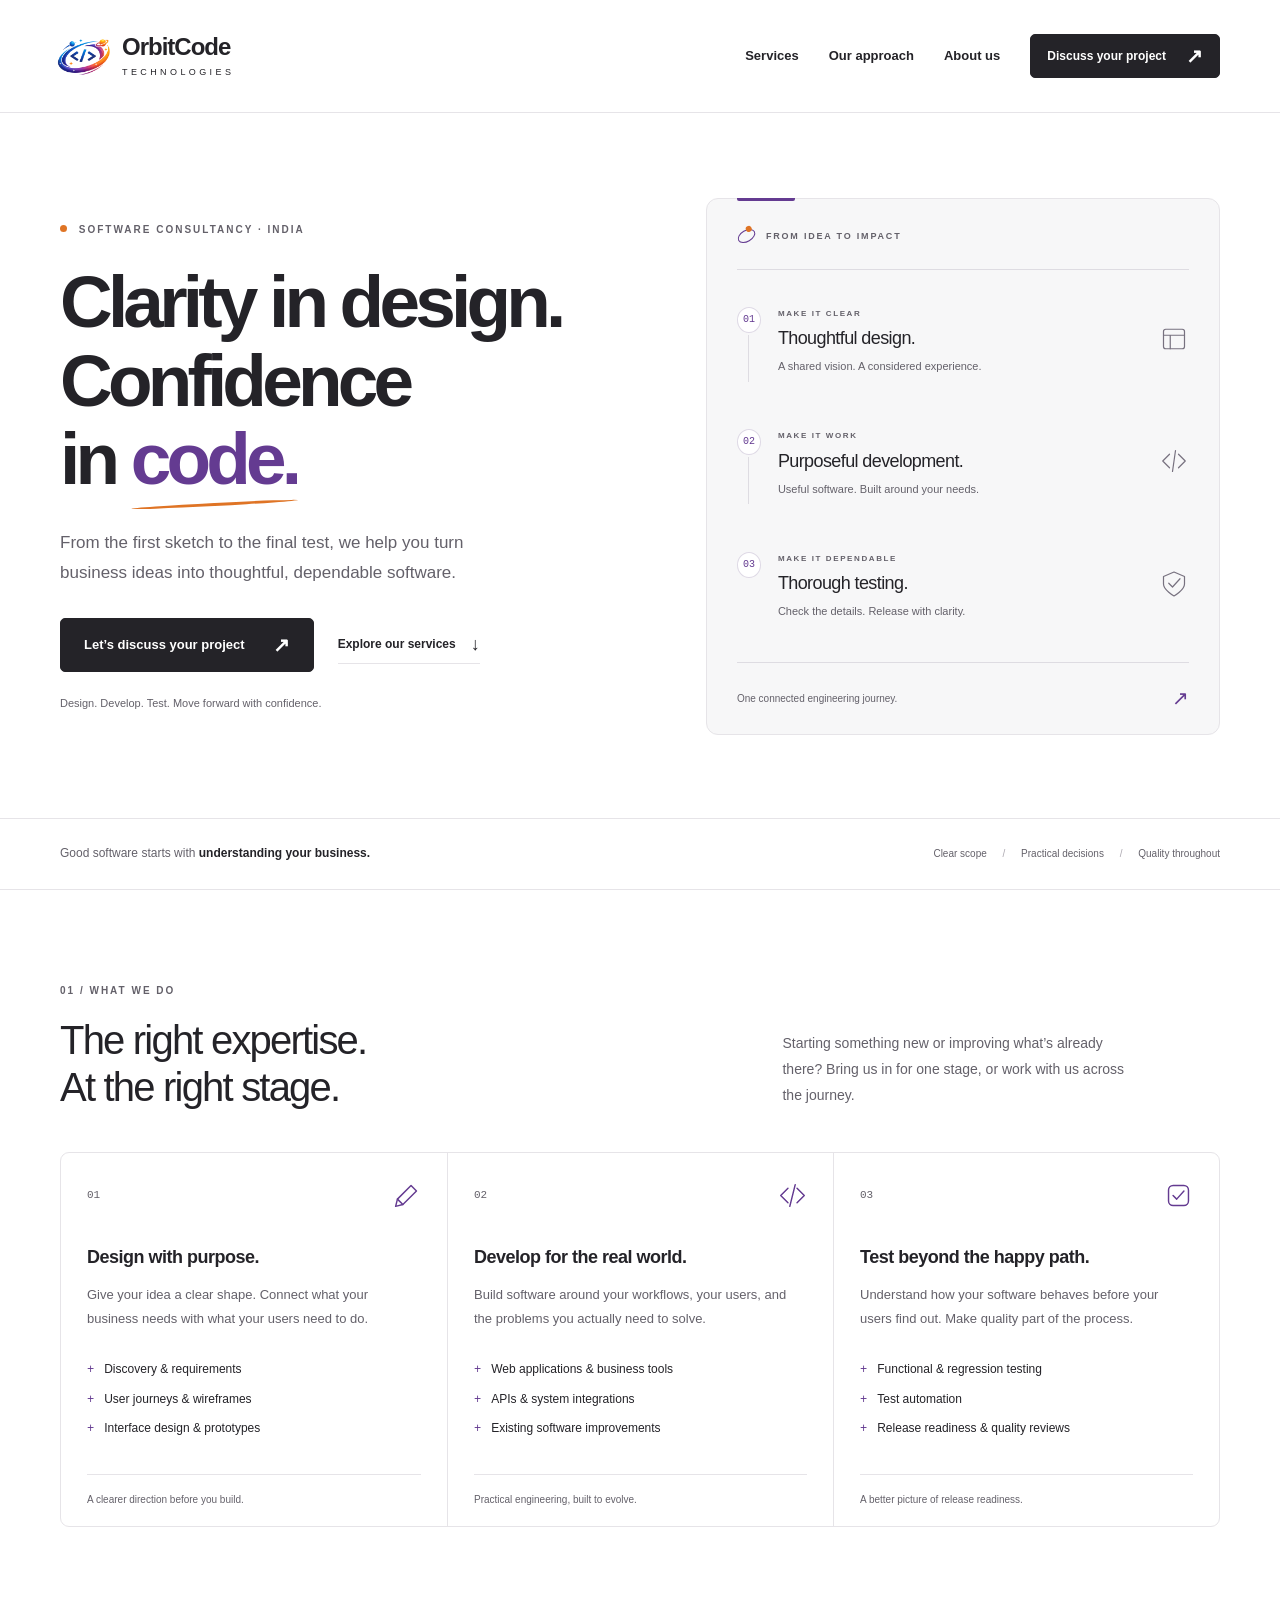
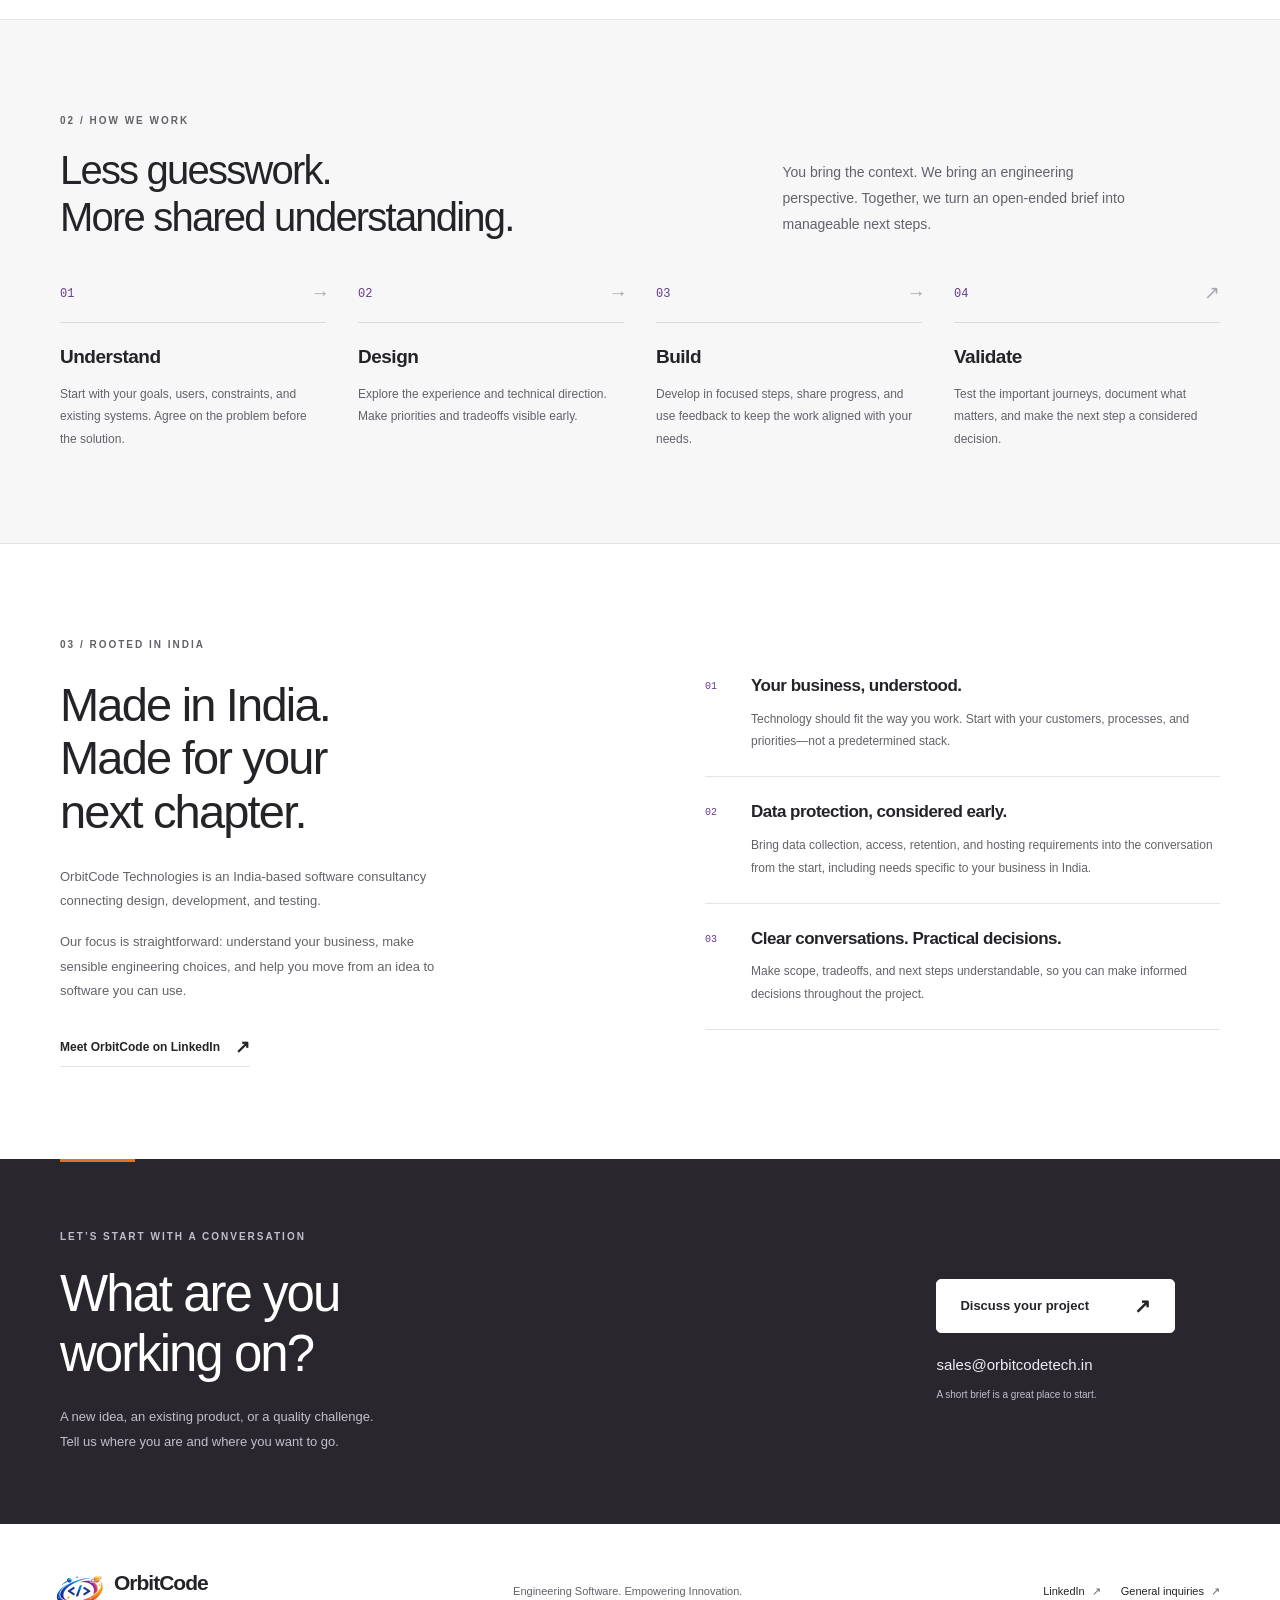
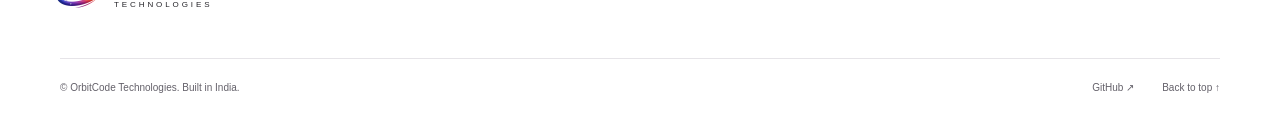
==== public/pr-2/index.html @ 00849bbb "Refresh website previews" ====
<!doctype html>
<html lang="en-IN">
<head><meta name="robots" content="noindex, nofollow">
  <meta charset="utf-8">
  <meta name="viewport" content="width=device-width, initial-scale=1">
  <title>OrbitCode Technologies | Software Design, Development & Testing</title>
  <meta name="description" content="India-based software consultancy for design, development and testing. Turn your next idea into thoughtful, dependable software with OrbitCode Technologies.">
  <meta name="theme-color" content="#ffffff">
  <link rel="canonical" href="https://orbitcodetech.in/">
  <meta property="og:type" content="website">
  <meta property="og:locale" content="en_IN">
  <meta property="og:title" content="OrbitCode Technologies — From idea to dependable software">
  <meta property="og:description" content="Software consultancy across design, development and testing. Built in India, for businesses everywhere.">
  <meta property="og:url" content="https://orbitcodetech.in/">
  <meta property="og:image" content="https://orbitcodetech.in/assets/logo.png">
  <meta property="og:image:alt" content="OrbitCode Technologies logo">
  <link rel="icon" type="image/png" href="./assets/logo.png">
  <link rel="stylesheet" href="./assets/styles.css">
</head>
<body>
  <a class="skip-link" href="#main">Skip to content</a>
  <header class="site-header">
    <div class="wrap header-inner">
      <a class="brand" href="./" aria-label="OrbitCode Technologies home">
        <img src="./assets/logo.png" width="72" height="72" alt="">
        <span>OrbitCode<span class="brand-subtitle">TECHNOLOGIES</span></span>
      </a>
      <nav aria-label="Main navigation">
        <a href="#services">Services</a>
        <a href="#approach">Our approach</a>
        <a href="#about">About us</a>
        <a class="button button-small" href="#contact">Discuss your project <span aria-hidden="true">↗</span></a>
      </nav>
    </div>
  </header>

  <main id="main">
    <section class="hero wrap" aria-labelledby="hero-title">
      <div class="hero-copy">
        <p class="eyebrow"><span class="status-dot" aria-hidden="true"></span> SOFTWARE CONSULTANCY · INDIA</p>
        <h1 id="hero-title">Clarity in design.<br>Confidence<br>in <span class="accent-word">code.</span></h1>
        <p class="hero-description">From the first sketch to the final test, we help you turn business ideas into thoughtful, dependable software.</p>
        <div class="hero-actions">
          <a class="button" href="mailto:sales@orbitcodetech.in">Let’s discuss your project <span aria-hidden="true">↗</span></a>
          <a class="text-link" href="#services">Explore our services <span aria-hidden="true">↓</span></a>
        </div>
        <p class="hero-note">Design. Develop. Test. Move forward with confidence.</p>
      </div>
      <div class="hero-visual" aria-label="Our work connects design, development and testing">
        <div class="visual-heading"><span class="mini-orbit" aria-hidden="true"></span> FROM IDEA TO IMPACT</div>
        <div class="journey">
          <div class="journey-step">
            <span class="journey-number">01</span>
            <div><p class="journey-label">MAKE IT CLEAR</p><h2>Thoughtful design.</h2><p>A shared vision. A considered experience.</p></div>
            <svg viewBox="0 0 40 40" aria-hidden="true"><rect x="6" y="7" width="28" height="26" rx="3"/><path d="M6 15h28M15 15v18"/></svg>
          </div>
          <div class="journey-step">
            <span class="journey-number">02</span>
            <div><p class="journey-label">MAKE IT WORK</p><h2>Purposeful development.</h2><p>Useful software. Built around your needs.</p></div>
            <svg viewBox="0 0 40 40" aria-hidden="true"><path d="m14 11-9 9 9 9m12-18 9 9-9 9m-4-23-4 28"/></svg>
          </div>
          <div class="journey-step">
            <span class="journey-number">03</span>
            <div><p class="journey-label">MAKE IT DEPENDABLE</p><h2>Thorough testing.</h2><p>Check the details. Release with clarity.</p></div>
            <svg viewBox="0 0 40 40" aria-hidden="true"><path d="m20 4 14 6v10c0 8-14 16-14 16S6 28 6 20V10Z"/><path d="m13 19 5 5 10-11"/></svg>
          </div>
        </div>
        <div class="visual-footer"><span>One connected engineering journey.</span><span aria-hidden="true">↗</span></div>
      </div>
    </section>

    <div class="principles-strip">
      <div class="wrap principles-inner"><p>Good software starts with <strong>understanding your business.</strong></p><span>Clear scope <i aria-hidden="true">/</i> Practical decisions <i aria-hidden="true">/</i> Quality throughout</span></div>
    </div>

    <section class="section wrap" id="services" aria-labelledby="services-title">
      <div class="section-heading">
        <div><p class="eyebrow">01 / WHAT WE DO</p><h2 id="services-title">The right expertise.<br>At the right stage.</h2></div>
        <p>Starting something new or improving what’s already there? Bring us in for one stage, or work with us across the journey.</p>
      </div>
      <div class="services-grid">
        <article class="service-card">
          <div class="service-top"><span class="service-index">01</span><svg viewBox="0 0 32 32" aria-hidden="true"><path d="m21 5 6 6M6 20 21 5l6 6-15 15-8 2Z"/><path d="m6 20 6 6"/></svg></div>
          <h3>Design with purpose.</h3><p>Give your idea a clear shape. Connect what your business needs with what your users need to do.</p>
          <ul><li>Discovery & requirements</li><li>User journeys & wireframes</li><li>Interface design & prototypes</li></ul>
          <p class="service-outcome">A clearer direction before you build.</p>
        </article>
        <article class="service-card">
          <div class="service-top"><span class="service-index">02</span><svg viewBox="0 0 32 32" aria-hidden="true"><path d="m11 8-8 8 8 8m10-16 8 8-8 8M19 4l-6 24"/></svg></div>
          <h3>Develop for the real world.</h3><p>Build software around your workflows, your users, and the problems you actually need to solve.</p>
          <ul><li>Web applications & business tools</li><li>APIs & system integrations</li><li>Existing software improvements</li></ul>
          <p class="service-outcome">Practical engineering, built to evolve.</p>
        </article>
        <article class="service-card">
          <div class="service-top"><span class="service-index">03</span><svg viewBox="0 0 32 32" aria-hidden="true"><rect x="5" y="5" width="22" height="22" rx="5"/><path d="m10 16 4 4 8-9"/></svg></div>
          <h3>Test beyond the happy path.</h3><p>Understand how your software behaves before your users find out. Make quality part of the process.</p>
          <ul><li>Functional & regression testing</li><li>Test automation</li><li>Release readiness & quality reviews</li></ul>
          <p class="service-outcome">A better picture of release readiness.</p>
        </article>
      </div>
    </section>

    <section class="approach-section" id="approach" aria-labelledby="approach-title">
      <div class="wrap section">
        <div class="section-heading"><div><p class="eyebrow">02 / HOW WE WORK</p><h2 id="approach-title">Less guesswork.<br>More shared understanding.</h2></div><p>You bring the context. We bring an engineering perspective. Together, we turn an open-ended brief into manageable next steps.</p></div>
        <ol class="process-grid">
          <li><span class="process-number">01 <span aria-hidden="true">→</span></span><h3>Understand</h3><p>Start with your goals, users, constraints, and existing systems. Agree on the problem before the solution.</p></li>
          <li><span class="process-number">02 <span aria-hidden="true">→</span></span><h3>Design</h3><p>Explore the experience and technical direction. Make priorities and tradeoffs visible early.</p></li>
          <li><span class="process-number">03 <span aria-hidden="true">→</span></span><h3>Build</h3><p>Develop in focused steps, share progress, and use feedback to keep the work aligned with your needs.</p></li>
          <li><span class="process-number">04 <span aria-hidden="true">↗</span></span><h3>Validate</h3><p>Test the important journeys, document what matters, and make the next step a considered decision.</p></li>
        </ol>
      </div>
    </section>

    <section class="section wrap about-grid" id="about" aria-labelledby="about-title">
      <div class="about-copy"><p class="eyebrow">03 / ROOTED IN INDIA</p><h2 id="about-title">Made in India.<br>Made for your<br>next chapter.</h2><p>OrbitCode Technologies is an India-based software consultancy connecting design, development, and testing.</p><p>Our focus is straightforward: understand your business, make sensible engineering choices, and help you move from an idea to software you can use.</p><a class="text-link" href="https://www.linkedin.com/company/orbitcodetech">Meet OrbitCode on LinkedIn <span aria-hidden="true">↗</span></a></div>
      <div class="values-list">
        <article><span class="value-mark" aria-hidden="true">01</span><div><h3>Your business, understood.</h3><p>Technology should fit the way you work. Start with your customers, processes, and priorities—not a predetermined stack.</p></div></article>
        <article><span class="value-mark" aria-hidden="true">02</span><div><h3>Data protection, considered early.</h3><p>Bring data collection, access, retention, and hosting requirements into the conversation from the start, including needs specific to your business in India.</p></div></article>
        <article><span class="value-mark" aria-hidden="true">03</span><div><h3>Clear conversations. Practical decisions.</h3><p>Make scope, tradeoffs, and next steps understandable, so you can make informed decisions throughout the project.</p></div></article>
      </div>
    </section>

    <section class="contact-section" id="contact" aria-labelledby="contact-title">
      <div class="wrap contact-inner"><div><p class="eyebrow">LET’S START WITH A CONVERSATION</p><h2 id="contact-title">What are you<br>working on?</h2><p>A new idea, an existing product, or a quality challenge.<br>Tell us where you are and where you want to go.</p></div><div class="contact-action"><a class="button button-light" href="mailto:sales@orbitcodetech.in">Discuss your project <span aria-hidden="true">↗</span></a><a class="contact-email" href="mailto:sales@orbitcodetech.in">sales@orbitcodetech.in</a><p>A short brief is a great place to start.</p></div></div>
    </section>
  </main>

  <footer class="site-footer wrap">
    <div class="footer-top"><a class="brand" href="./" aria-label="OrbitCode Technologies home"><img src="./assets/logo.png" width="64" height="64" alt="" loading="lazy"><span>OrbitCode<span class="brand-subtitle">TECHNOLOGIES</span></span></a><p>Engineering Software. Empowering Innovation.</p><div class="footer-links"><a href="https://www.linkedin.com/company/orbitcodetech">LinkedIn <span aria-hidden="true">↗</span></a><a href="mailto:info@orbitcodetech.in">General inquiries <span aria-hidden="true">↗</span></a></div></div>
    <div class="footer-bottom"><p>© OrbitCode Technologies. Built in India.</p><a href="https://github.com/OrbitCode-Technologies">GitHub <span aria-hidden="true">↗</span></a><a href="#main">Back to top <span aria-hidden="true">↑</span></a></div>
  </footer>
</body>
</html>
---- public/pr-2/assets/styles.css ----
:root{--ink:#242328;--muted:#64616a;--line:#e6e4e8;--paper:#f7f7f8;--purple:#643b91;--orange:#df7425;--wrap:1160px}
*{box-sizing:border-box}
html{scroll-behavior:smooth;scroll-padding-top:30px}
body{margin:0;background:#fff;color:var(--ink);font-family:Arial,Helvetica,sans-serif;font-size:16px;line-height:1.65;-webkit-font-smoothing:antialiased}
a{color:inherit;text-decoration:none}
a:focus-visible{outline:3px solid var(--purple);outline-offset:5px;border-radius:3px}
a:hover{color:var(--purple)}
img{max-width:100%;display:block}
svg{fill:none;stroke:currentColor;stroke-width:1.6;stroke-linecap:round;stroke-linejoin:round}
h1,h2,h3,p{margin:0}
.wrap{max-width:var(--wrap);margin-inline:auto;width:calc(100% - 96px)}
.skip-link{position:absolute;top:-100px;left:20px;background:var(--ink);color:#fff;padding:12px 20px;z-index:5}
.skip-link:focus{top:12px}
.site-header{border-bottom:1px solid var(--line)}
.header-inner{min-height:112px;display:flex;align-items:center;justify-content:space-between;gap:30px}
.brand{display:inline-flex;align-items:center;font-weight:700;font-size:24px;line-height:1.1;letter-spacing:-1px;flex-shrink:0}
.brand img{margin-left:-13px;margin-right:3px;object-fit:contain}
.brand-subtitle{display:block;font-size:9px;letter-spacing:3.4px;font-weight:500;margin-top:7px}
nav{display:flex;align-items:center;gap:30px;font-size:13px;font-weight:600}
.button{display:inline-flex;align-items:center;justify-content:center;gap:28px;background:var(--ink);color:#fff;border:1px solid var(--ink);padding:16px 23px;font-size:13px;font-weight:600;line-height:1.5;border-radius:5px;transition:background .15s,color .15s}
.button:hover{background:var(--purple);color:#fff;border-color:var(--purple)}
.button span{font-size:20px;line-height:1}
.button-small{padding:11px 16px;gap:20px;font-size:12px}
.hero{display:grid;grid-template-columns:1.13fr 1fr;gap:65px;align-items:center;padding-block:85px 83px}
.eyebrow{font-size:10px;letter-spacing:2px;font-weight:700;line-height:1.7;color:var(--muted);margin-bottom:25px}
.status-dot{display:inline-block;height:7px;width:7px;border-radius:50%;background:var(--orange);margin-right:7px;vertical-align:1px}
h1{font-size:clamp(48px,5.7vw,77px);line-height:1.075;letter-spacing:-4.8px;font-weight:600}
.accent-word{color:var(--purple);position:relative}
.accent-word:after{content:"";position:absolute;bottom:-7px;height:3px;border-radius:50%;background:var(--orange);left:0;right:0;transform:rotate(-3deg)}
.hero-description{font-size:17px;color:var(--muted);max-width:440px;line-height:1.8;margin-top:29px}
.hero-actions{margin-top:29px;display:flex;align-items:center;gap:24px;flex-wrap:wrap}
.text-link{font-size:12px;font-weight:600;display:inline-flex;gap:15px;align-items:center;line-height:1.6;border-bottom:1px solid var(--line);padding-block:4px}
.text-link span{font-size:18px}
.hero-note{font-size:11px;color:var(--muted);margin-top:22px}
.hero-visual{background:var(--paper);border:1px solid var(--line);border-radius:12px;padding:30px 30px 0;position:relative}
.hero-visual:before{content:"";position:absolute;top:-1px;left:30px;width:58px;height:3px;background:var(--purple);border-radius:0 0 2px 2px}
.visual-heading{display:flex;gap:10px;align-items:center;font-size:9px;font-weight:700;letter-spacing:1.8px;color:var(--muted);padding-bottom:25px;border-bottom:1px solid #dedce2}
.mini-orbit{display:block;width:19px;height:12px;border:1.5px solid var(--purple);border-radius:50%;transform:rotate(-30deg);position:relative}
.mini-orbit:after{content:"";position:absolute;right:0;top:-3px;width:6px;height:6px;border-radius:50%;background:var(--orange)}
.journey{padding-block:10px 15px}
.journey-step{display:grid;grid-template-columns:27px 1fr 30px;gap:14px;align-items:start;padding-block:27px;position:relative}
.journey-step:not(:last-child):after{position:absolute;content:"";height:47px;width:1px;background:#dedce2;top:55px;left:11px}
.journey-number{font-family:monospace;color:var(--purple);font-size:10px;line-height:24px;text-align:center;border:1px solid #ded9e5;background:#fff;width:24px;border-radius:50%}
.journey-label{font-size:8px;letter-spacing:1.6px;color:var(--muted);font-weight:700}
.journey-step h2{font-size:18px;letter-spacing:-.6px;line-height:1.4;margin-block:6px}
.journey-step p:last-child{font-size:11px;color:var(--muted)}
.journey-step svg{width:30px;height:30px;color:#77717f;margin-top:17px}
.visual-footer{border-top:1px solid #dedce2;display:flex;justify-content:space-between;align-items:center;font-size:10px;color:var(--muted);padding-block:19px}
.visual-footer>span:last-child{color:var(--purple);font-size:20px}
.principles-strip{border-block:1px solid var(--line)}
.principles-inner{display:flex;justify-content:space-between;align-items:center;gap:22px;padding-block:25px;font-size:12px;color:var(--muted)}
.principles-inner strong{font-weight:600;color:var(--ink)}
.principles-inner>span{font-size:10px;white-space:nowrap}
.principles-inner i{font-style:normal;color:#aca8b0;margin-inline:13px}
.section{padding-block:92px}
.section-heading{display:grid;grid-template-columns:1.4fr 1fr;gap:110px;align-items:end;margin-bottom:40px}
h2{font-size:40px;line-height:1.18;font-weight:500;letter-spacing:-1.8px}
.section-heading .eyebrow{margin-bottom:18px}
.section-heading>p{font-size:14px;color:var(--muted);padding-bottom:3px;line-height:1.85;max-width:350px}
.services-grid{display:grid;grid-template-columns:repeat(3,1fr);border:1px solid var(--line);border-radius:9px;overflow:hidden}
.service-card{padding:28px 26px 0;display:flex;flex-direction:column}
.service-card+.service-card{border-left:1px solid var(--line)}
.service-top{display:flex;align-items:center;justify-content:space-between;margin-bottom:35px}
.service-index{color:var(--muted);font-size:11px;font-family:monospace}
.service-top svg{height:29px;width:29px;color:var(--purple)}
h3{font-size:18px;font-weight:600;letter-spacing:-.5px;line-height:1.4}
.service-card>p:not(.service-outcome){font-size:13px;color:var(--muted);margin-top:13px;line-height:1.85}
.service-card ul{list-style:none;padding:0;margin:24px 0 30px;font-size:12px;line-height:2.4;flex:1}
.service-card li:before{content:"+";color:var(--purple);margin-right:10px;font-family:monospace}
.service-outcome{border-top:1px solid var(--line);padding-block:17px;color:var(--muted);font-size:10px}
.approach-section{background:var(--paper);border-block:1px solid var(--line)}
.process-grid{display:grid;grid-template-columns:repeat(4,1fr);list-style:none;padding:0;margin:44px 0 0;gap:32px}
.process-number{font-family:monospace;color:var(--purple);font-size:12px;display:flex;justify-content:space-between;border-bottom:1px solid #dcd9e0;padding-bottom:17px;margin-bottom:21px}
.process-number>span{color:#aaa5af;font-size:19px;line-height:1}
.process-grid h3{font-size:19px}
.process-grid p{font-size:12px;color:var(--muted);margin-top:12px;line-height:1.9}
.about-grid{display:grid;grid-template-columns:1fr 1fr;gap:130px}
.about-copy h2{font-size:47px;line-height:1.14;margin-bottom:26px}
.about-copy>p:not(.eyebrow){font-size:13px;line-height:1.9;color:var(--muted);max-width:375px;margin-bottom:16px}
.about-copy .text-link{margin-top:9px}
.values-list{padding-top:38px}
.values-list article{display:grid;grid-template-columns:27px 1fr;gap:19px;padding-block:23px;border-bottom:1px solid var(--line)}
.values-list article:first-child{padding-top:0}
.value-mark{font-size:10px;color:var(--purple);font-family:monospace;padding-top:5px}
.values-list h3{font-size:17px}
.values-list p{font-size:12px;color:var(--muted);margin-top:10px;line-height:1.9}
.contact-section{background:#29272d;color:#fff;position:relative}
.contact-section:before{content:"";height:3px;width:75px;position:absolute;top:0;left:max(48px,calc((100% - 1160px)/2));background:var(--orange)}
.contact-inner{padding-block:69px;display:flex;justify-content:space-between;align-items:center;gap:55px}
.contact-inner .eyebrow{color:#c4becb;margin-bottom:19px}
.contact-inner h2{font-size:51px;letter-spacing:-2px}
.contact-inner p:not(.eyebrow){font-size:13px;line-height:1.9;color:#c4becb;margin-top:21px}
.contact-action{display:flex;flex-direction:column;align-items:flex-start;padding-right:45px}
.button-light{background:#fff;color:var(--ink);border-color:#fff;gap:45px}
.button-light:hover{background:#e9e0f2;border-color:#e9e0f2;color:#30203e}
.contact-email{font-size:15px;margin-top:20px;color:#f0ebf5}
.contact-email:hover{color:#e1b4ff}
.contact-action p{font-size:10px!important;margin-top:7px!important}
.footer-top{display:flex;align-items:center;justify-content:space-between;gap:30px;padding-block:35px}
.footer-top .brand{font-size:21px}
.footer-top .brand-subtitle{font-size:8px;letter-spacing:2.9px}
.footer-top>p{font-size:11px;color:var(--muted)}
.footer-links{display:flex;gap:20px;font-size:11px}
.footer-links span{color:var(--muted);margin-left:4px}
.footer-bottom{display:flex;align-items:center;gap:28px;border-top:1px solid var(--line);padding-block:21px;color:var(--muted);font-size:10px}
.footer-bottom p{margin-right:auto}
@media(min-width:1440px){.hero{padding-block:100px}}
@media(max-width:1100px){.wrap{width:calc(100% - 64px)}nav{gap:20px}.hero{gap:35px}.hero-visual{padding-inline:22px}h1{font-size:64px;letter-spacing:-3.5px}.hero-actions{gap:17px}.section-heading{gap:60px}.about-grid{gap:65px}.contact-action{padding-right:0}.footer-top{flex-wrap:wrap}.footer-top>p{margin-right:auto}.journey-step{gap:9px}.journey-step h2{font-size:16px}}
@media(max-width:820px){.header-inner{min-height:100px;gap:20px}nav{gap:18px}nav>a:not(.button){font-size:12px}nav>a[href="#about"]{display:none}.brand{font-size:21px}.hero{grid-template-columns:1fr;padding-block:56px;gap:42px}.hero-copy{max-width:610px}h1{font-size:72px;letter-spacing:-4px}.hero-description{max-width:470px}.hero-visual{max-width:610px;padding-inline:28px}.journey-step{grid-template-columns:27px 1fr 36px;gap:20px;padding-block:23px}.journey-step h2{font-size:20px}.journey-step p:last-child{font-size:12px}.journey-label{font-size:9px}.journey-step:not(:last-child):after{height:48px;top:51px}.visual-heading{padding-bottom:21px}.journey{padding-block:5px}.principles-inner{align-items:flex-start;flex-direction:column;gap:7px;padding-block:20px}.section{padding-block:66px}.section-heading{gap:35px;grid-template-columns:1.1fr 1fr}h2{font-size:34px}.services-grid{grid-template-columns:1fr}.service-card{padding:25px 28px 0}.service-card+.service-card{border-left:0;border-top:1px solid var(--line)}.service-top{margin-bottom:18px}.service-card ul{margin-block:17px 23px;display:flex;gap:10px 22px;flex-wrap:wrap}.service-card>p:not(.service-outcome){max-width:500px}.process-grid{grid-template-columns:repeat(2,1fr);gap:35px}.about-grid{gap:35px}.about-copy h2{font-size:39px}.values-list{padding-top:35px}.contact-inner h2{font-size:44px}.contact-inner{gap:30px}.contact-inner p br{display:none}.contact-inner>div:first-child{max-width:330px}.button-light{gap:20px}.contact-action{flex-shrink:0}.footer-top>p{order:3;flex-basis:100%;margin-top:-12px}}
@media(max-width:560px){.wrap{width:calc(100% - 40px)}.header-inner{min-height:87px;gap:8px}.brand{font-size:19px}.brand img{width:57px;height:57px;margin-left:-10px;margin-right:1px}.brand-subtitle{font-size:7px;letter-spacing:2.8px;margin-top:6px}nav>a:not(.button){display:none}.button-small{padding:10px 11px;font-size:10px;gap:8px}.button-small span{font-size:16px}.hero{padding-block:44px;gap:35px}.eyebrow{font-size:8px;letter-spacing:1.7px;margin-bottom:24px}h1{font-size:clamp(44px,10.6vw,59px);letter-spacing:-2.8px}.hero-description{font-size:15px;line-height:1.85;margin-top:26px}.hero-actions{margin-top:24px;gap:18px}.button{font-size:12px;padding:14px 18px;gap:24px}.button-small{font-size:10px;padding:10px 11px;gap:8px}.text-link{font-size:11px}.hero-note{font-size:10px;margin-top:18px}.hero-visual{padding:23px 19px 0}.visual-heading{font-size:8px;letter-spacing:1.5px}.journey-step{grid-template-columns:24px 1fr 26px;gap:12px;padding-block:22px}.journey-step h2{font-size:17px}.journey-label{font-size:7px;letter-spacing:1.2px}.journey-step p:last-child{font-size:10px}.journey-step svg{width:25px;height:25px}.journey-step:not(:last-child):after{top:50px;height:40px}.visual-footer{font-size:9px}.principles-inner{font-size:11px}.principles-inner>span{font-size:9px;white-space:normal}.principles-inner i{margin-inline:8px}.section{padding-block:53px}.section-heading{grid-template-columns:1fr;gap:21px;margin-bottom:28px}.section-heading>p{font-size:13px;max-width:100%}h2{font-size:33px;letter-spacing:-1.4px}.service-card{padding:23px 23px 0}.service-card ul{display:block;font-size:12px;line-height:2.5}.service-card h3{font-size:19px}.service-outcome{font-size:10px}.process-grid{gap:31px 24px;margin-top:30px}.process-grid h3{font-size:18px}.process-grid p{font-size:11px}.about-grid{grid-template-columns:1fr;gap:15px}.about-copy h2{font-size:39px}.about-copy>p:not(.eyebrow){max-width:100%}.values-list{padding-top:20px}.values-list article{gap:14px}.contact-inner{padding-block:50px;display:block}.contact-inner h2{font-size:44px}.contact-inner p:not(.eyebrow){font-size:12px}.contact-action{margin-top:30px}.contact-inner .contact-action p{font-size:10px}.contact-inner .eyebrow{font-size:8px}.contact-section:before{left:20px}.contact-email{font-size:14px}.footer-top{padding-block:28px;gap:18px}.footer-top .brand{font-size:19px}.footer-top .brand img{width:57px;height:57px}.footer-links{font-size:10px;gap:17px;flex-basis:100%;order:3}.footer-top>p{order:2;flex-basis:100%;font-size:10px;margin-top:-9px}.footer-bottom{gap:15px;flex-wrap:wrap;font-size:9px}.footer-bottom p{flex-basis:100%;margin:0}.footer-bottom a:last-child{margin-left:auto}}
@media(prefers-reduced-motion:reduce){html{scroll-behavior:auto}.button{transition:none}}
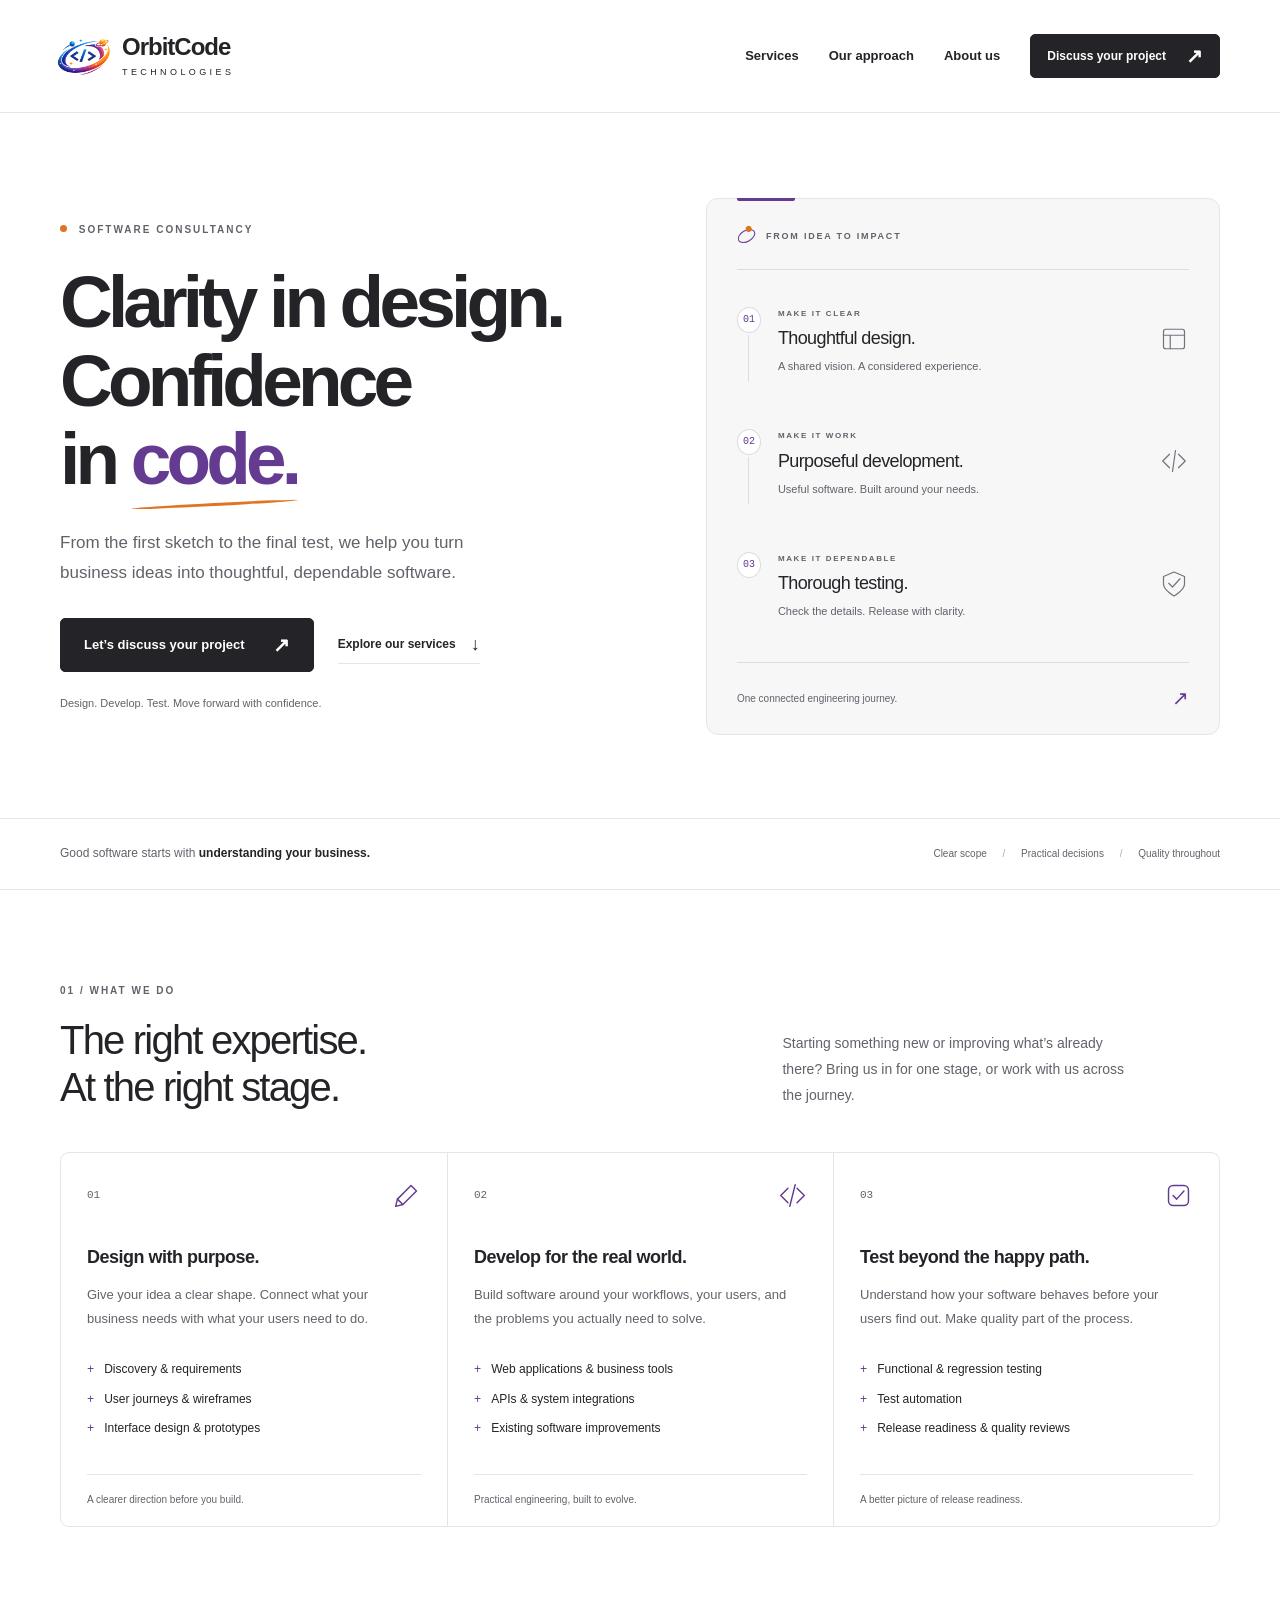
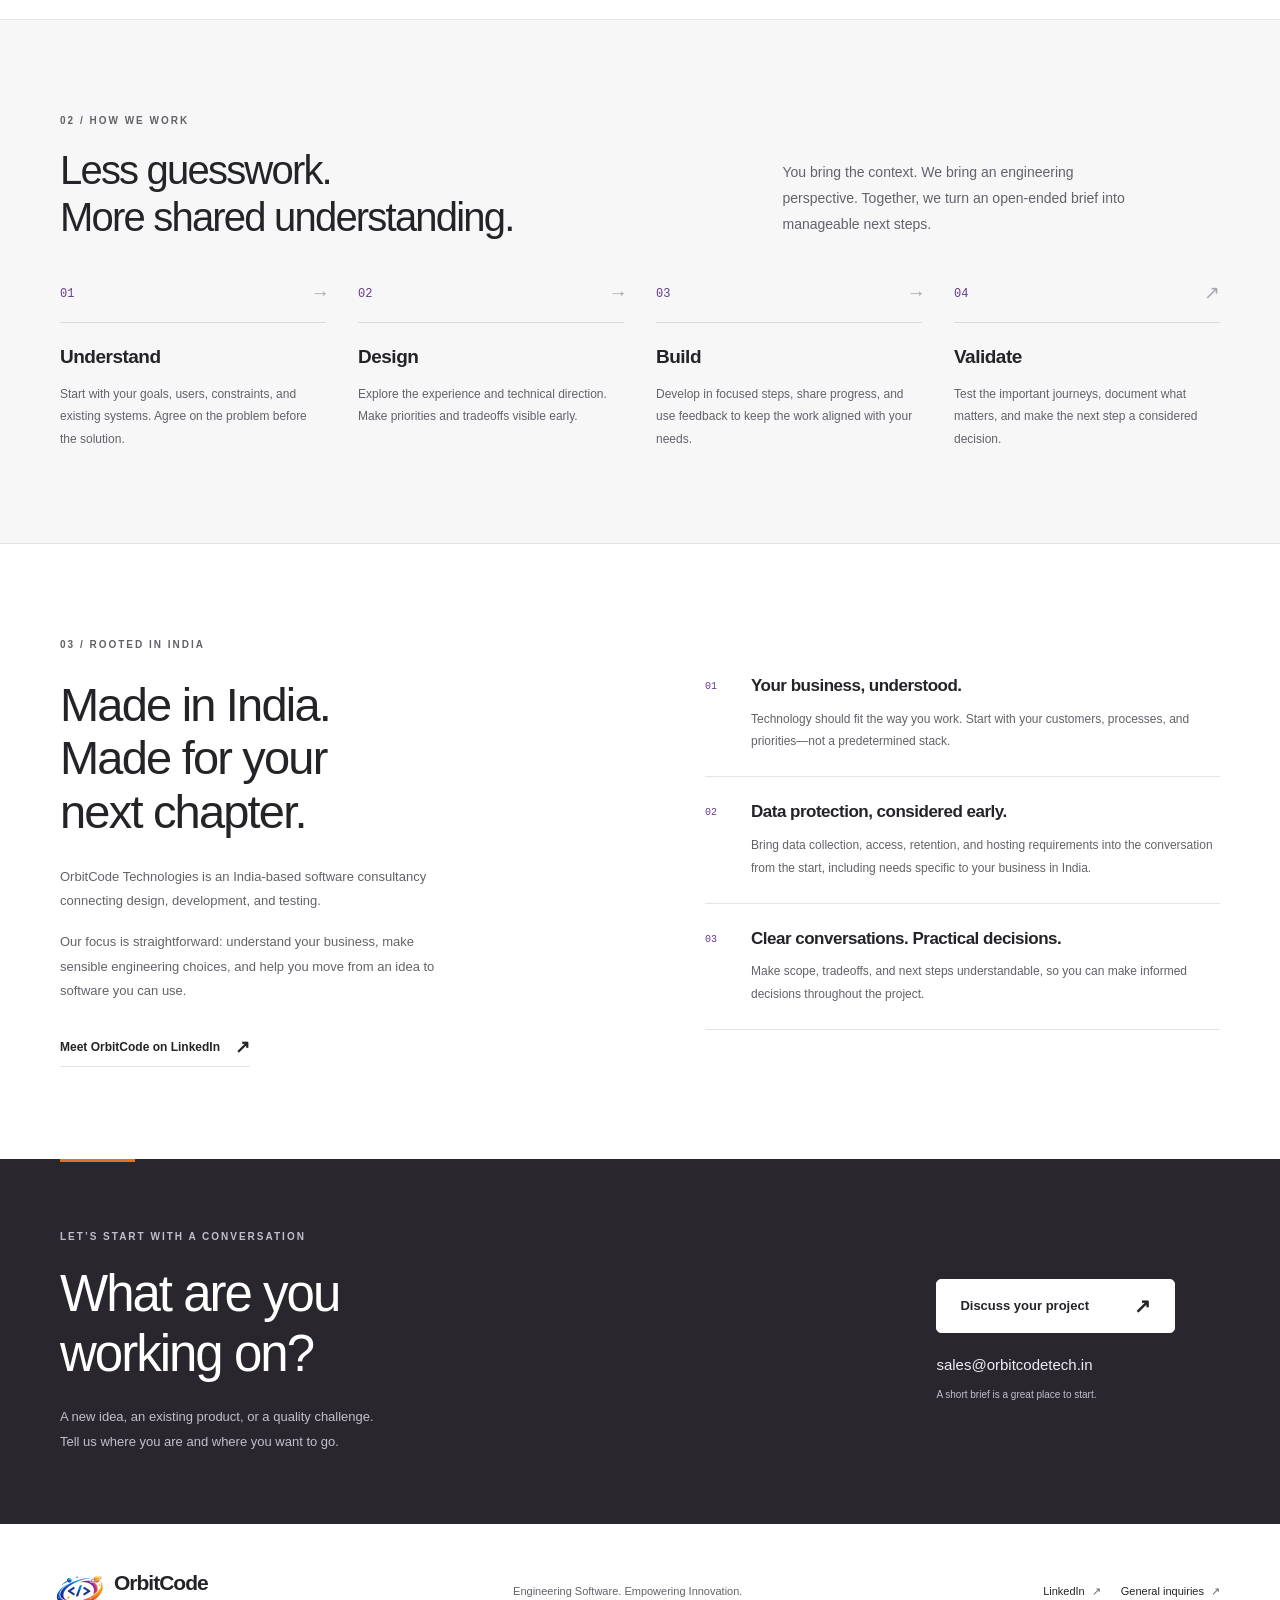
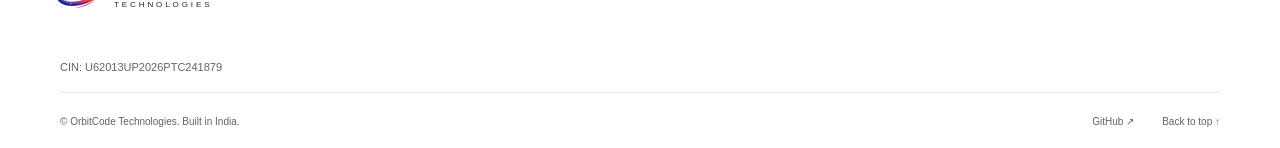
==== commit 1c115d27: "Refresh website previews" ====
--- a/public/pr-2/index.html
+++ b/public/pr-2/index.html
@@ -25,19 +25,28 @@
         <img src="./assets/logo.png" width="72" height="72" alt="">
         <span>OrbitCode<span class="brand-subtitle">TECHNOLOGIES</span></span>
       </a>
-      <nav aria-label="Main navigation">
+      <nav class="desktop-nav" aria-label="Main navigation">
         <a href="#services">Services</a>
         <a href="#approach">Our approach</a>
         <a href="#about">About us</a>
         <a class="button button-small" href="#contact">Discuss your project <span aria-hidden="true">↗</span></a>
       </nav>
+      <details class="mobile-menu">
+        <summary>Menu <svg viewBox="0 0 24 24" aria-hidden="true"><path d="M4 6h16M4 12h16M4 18h16"/></svg></summary>
+        <nav aria-label="Mobile navigation">
+          <a href="#services">Services <span aria-hidden="true">↗</span></a>
+          <a href="#approach">Our approach <span aria-hidden="true">↗</span></a>
+          <a href="#about">About us <span aria-hidden="true">↗</span></a>
+          <a class="button" href="#contact">Discuss your project <span aria-hidden="true">↗</span></a>
+        </nav>
+      </details>
     </div>
   </header>
 
   <main id="main">
     <section class="hero wrap" aria-labelledby="hero-title">
       <div class="hero-copy">
-        <p class="eyebrow"><span class="status-dot" aria-hidden="true"></span> SOFTWARE CONSULTANCY · INDIA</p>
+        <p class="eyebrow"><span class="status-dot" aria-hidden="true"></span> SOFTWARE CONSULTANCY</p>
         <h1 id="hero-title">Clarity in design.<br>Confidence<br>in <span class="accent-word">code.</span></h1>
         <p class="hero-description">From the first sketch to the final test, we help you turn business ideas into thoughtful, dependable software.</p>
         <div class="hero-actions">
@@ -128,6 +137,7 @@
 
   <footer class="site-footer wrap">
     <div class="footer-top"><a class="brand" href="./" aria-label="OrbitCode Technologies home"><img src="./assets/logo.png" width="64" height="64" alt="" loading="lazy"><span>OrbitCode<span class="brand-subtitle">TECHNOLOGIES</span></span></a><p>Engineering Software. Empowering Innovation.</p><div class="footer-links"><a href="https://www.linkedin.com/company/orbitcodetech">LinkedIn <span aria-hidden="true">↗</span></a><a href="mailto:info@orbitcodetech.in">General inquiries <span aria-hidden="true">↗</span></a></div></div>
+    <p class="company-registration">CIN: U62013UP2026PTC241879</p>
     <div class="footer-bottom"><p>© OrbitCode Technologies. Built in India.</p><a href="https://github.com/OrbitCode-Technologies">GitHub <span aria-hidden="true">↗</span></a><a href="#main">Back to top <span aria-hidden="true">↑</span></a></div>
   </footer>
 </body>
--- a/public/pr-2/assets/styles.css
+++ b/public/pr-2/assets/styles.css
@@ -109,3 +109,22 @@
 @media(max-width:820px){.header-inner{min-height:100px;gap:20px}nav{gap:18px}nav>a:not(.button){font-size:12px}nav>a[href="#about"]{display:none}.brand{font-size:21px}.hero{grid-template-columns:1fr;padding-block:56px;gap:42px}.hero-copy{max-width:610px}h1{font-size:72px;letter-spacing:-4px}.hero-description{max-width:470px}.hero-visual{max-width:610px;padding-inline:28px}.journey-step{grid-template-columns:27px 1fr 36px;gap:20px;padding-block:23px}.journey-step h2{font-size:20px}.journey-step p:last-child{font-size:12px}.journey-label{font-size:9px}.journey-step:not(:last-child):after{height:48px;top:51px}.visual-heading{padding-bottom:21px}.journey{padding-block:5px}.principles-inner{align-items:flex-start;flex-direction:column;gap:7px;padding-block:20px}.section{padding-block:66px}.section-heading{gap:35px;grid-template-columns:1.1fr 1fr}h2{font-size:34px}.services-grid{grid-template-columns:1fr}.service-card{padding:25px 28px 0}.service-card+.service-card{border-left:0;border-top:1px solid var(--line)}.service-top{margin-bottom:18px}.service-card ul{margin-block:17px 23px;display:flex;gap:10px 22px;flex-wrap:wrap}.service-card>p:not(.service-outcome){max-width:500px}.process-grid{grid-template-columns:repeat(2,1fr);gap:35px}.about-grid{gap:35px}.about-copy h2{font-size:39px}.values-list{padding-top:35px}.contact-inner h2{font-size:44px}.contact-inner{gap:30px}.contact-inner p br{display:none}.contact-inner>div:first-child{max-width:330px}.button-light{gap:20px}.contact-action{flex-shrink:0}.footer-top>p{order:3;flex-basis:100%;margin-top:-12px}}
 @media(max-width:560px){.wrap{width:calc(100% - 40px)}.header-inner{min-height:87px;gap:8px}.brand{font-size:19px}.brand img{width:57px;height:57px;margin-left:-10px;margin-right:1px}.brand-subtitle{font-size:7px;letter-spacing:2.8px;margin-top:6px}nav>a:not(.button){display:none}.button-small{padding:10px 11px;font-size:10px;gap:8px}.button-small span{font-size:16px}.hero{padding-block:44px;gap:35px}.eyebrow{font-size:8px;letter-spacing:1.7px;margin-bottom:24px}h1{font-size:clamp(44px,10.6vw,59px);letter-spacing:-2.8px}.hero-description{font-size:15px;line-height:1.85;margin-top:26px}.hero-actions{margin-top:24px;gap:18px}.button{font-size:12px;padding:14px 18px;gap:24px}.button-small{font-size:10px;padding:10px 11px;gap:8px}.text-link{font-size:11px}.hero-note{font-size:10px;margin-top:18px}.hero-visual{padding:23px 19px 0}.visual-heading{font-size:8px;letter-spacing:1.5px}.journey-step{grid-template-columns:24px 1fr 26px;gap:12px;padding-block:22px}.journey-step h2{font-size:17px}.journey-label{font-size:7px;letter-spacing:1.2px}.journey-step p:last-child{font-size:10px}.journey-step svg{width:25px;height:25px}.journey-step:not(:last-child):after{top:50px;height:40px}.visual-footer{font-size:9px}.principles-inner{font-size:11px}.principles-inner>span{font-size:9px;white-space:normal}.principles-inner i{margin-inline:8px}.section{padding-block:53px}.section-heading{grid-template-columns:1fr;gap:21px;margin-bottom:28px}.section-heading>p{font-size:13px;max-width:100%}h2{font-size:33px;letter-spacing:-1.4px}.service-card{padding:23px 23px 0}.service-card ul{display:block;font-size:12px;line-height:2.5}.service-card h3{font-size:19px}.service-outcome{font-size:10px}.process-grid{gap:31px 24px;margin-top:30px}.process-grid h3{font-size:18px}.process-grid p{font-size:11px}.about-grid{grid-template-columns:1fr;gap:15px}.about-copy h2{font-size:39px}.about-copy>p:not(.eyebrow){max-width:100%}.values-list{padding-top:20px}.values-list article{gap:14px}.contact-inner{padding-block:50px;display:block}.contact-inner h2{font-size:44px}.contact-inner p:not(.eyebrow){font-size:12px}.contact-action{margin-top:30px}.contact-inner .contact-action p{font-size:10px}.contact-inner .eyebrow{font-size:8px}.contact-section:before{left:20px}.contact-email{font-size:14px}.footer-top{padding-block:28px;gap:18px}.footer-top .brand{font-size:19px}.footer-top .brand img{width:57px;height:57px}.footer-links{font-size:10px;gap:17px;flex-basis:100%;order:3}.footer-top>p{order:2;flex-basis:100%;font-size:10px;margin-top:-9px}.footer-bottom{gap:15px;flex-wrap:wrap;font-size:9px}.footer-bottom p{flex-basis:100%;margin:0}.footer-bottom a:last-child{margin-left:auto}}
 @media(prefers-reduced-motion:reduce){html{scroll-behavior:auto}.button{transition:none}}
+
+/* Native disclosure keeps mobile navigation usable without JavaScript. */
+.header-inner{position:relative}
+.mobile-menu{display:none}
+.company-registration{font-size:11px;color:var(--muted);margin-bottom:16px;overflow-wrap:anywhere}
+@media(max-width:820px){
+  .desktop-nav{display:none}
+  .mobile-menu{display:block}
+  .mobile-menu summary{display:flex;align-items:center;justify-content:center;gap:12px;min-width:94px;min-height:44px;padding:9px 13px;border:1px solid var(--line);border-radius:5px;list-style:none;cursor:pointer;font-size:12px;font-weight:600}
+  .mobile-menu summary::-webkit-details-marker{display:none}
+  .mobile-menu summary svg{width:18px;height:18px}
+  .mobile-menu summary:focus-visible{outline:3px solid var(--purple);outline-offset:4px}
+  .mobile-menu[open] summary{background:var(--paper);color:var(--purple)}
+  .mobile-menu nav{position:absolute;top:calc(100% - 5px);right:0;z-index:3;display:grid;gap:4px;width:min(280px,100%);padding:12px;background:#fff;border:1px solid var(--line);border-radius:8px;box-shadow:0 12px 28px #24232812}
+  .mobile-menu nav>a{display:flex;align-items:center;justify-content:space-between;min-height:48px;padding:12px;font-size:14px;border-radius:4px}
+  .mobile-menu nav>a:not(.button):hover{background:var(--paper)}
+  .mobile-menu nav>.button{margin-top:4px;font-size:12px}
+  .mobile-menu nav>a>span{font-size:18px}
+}
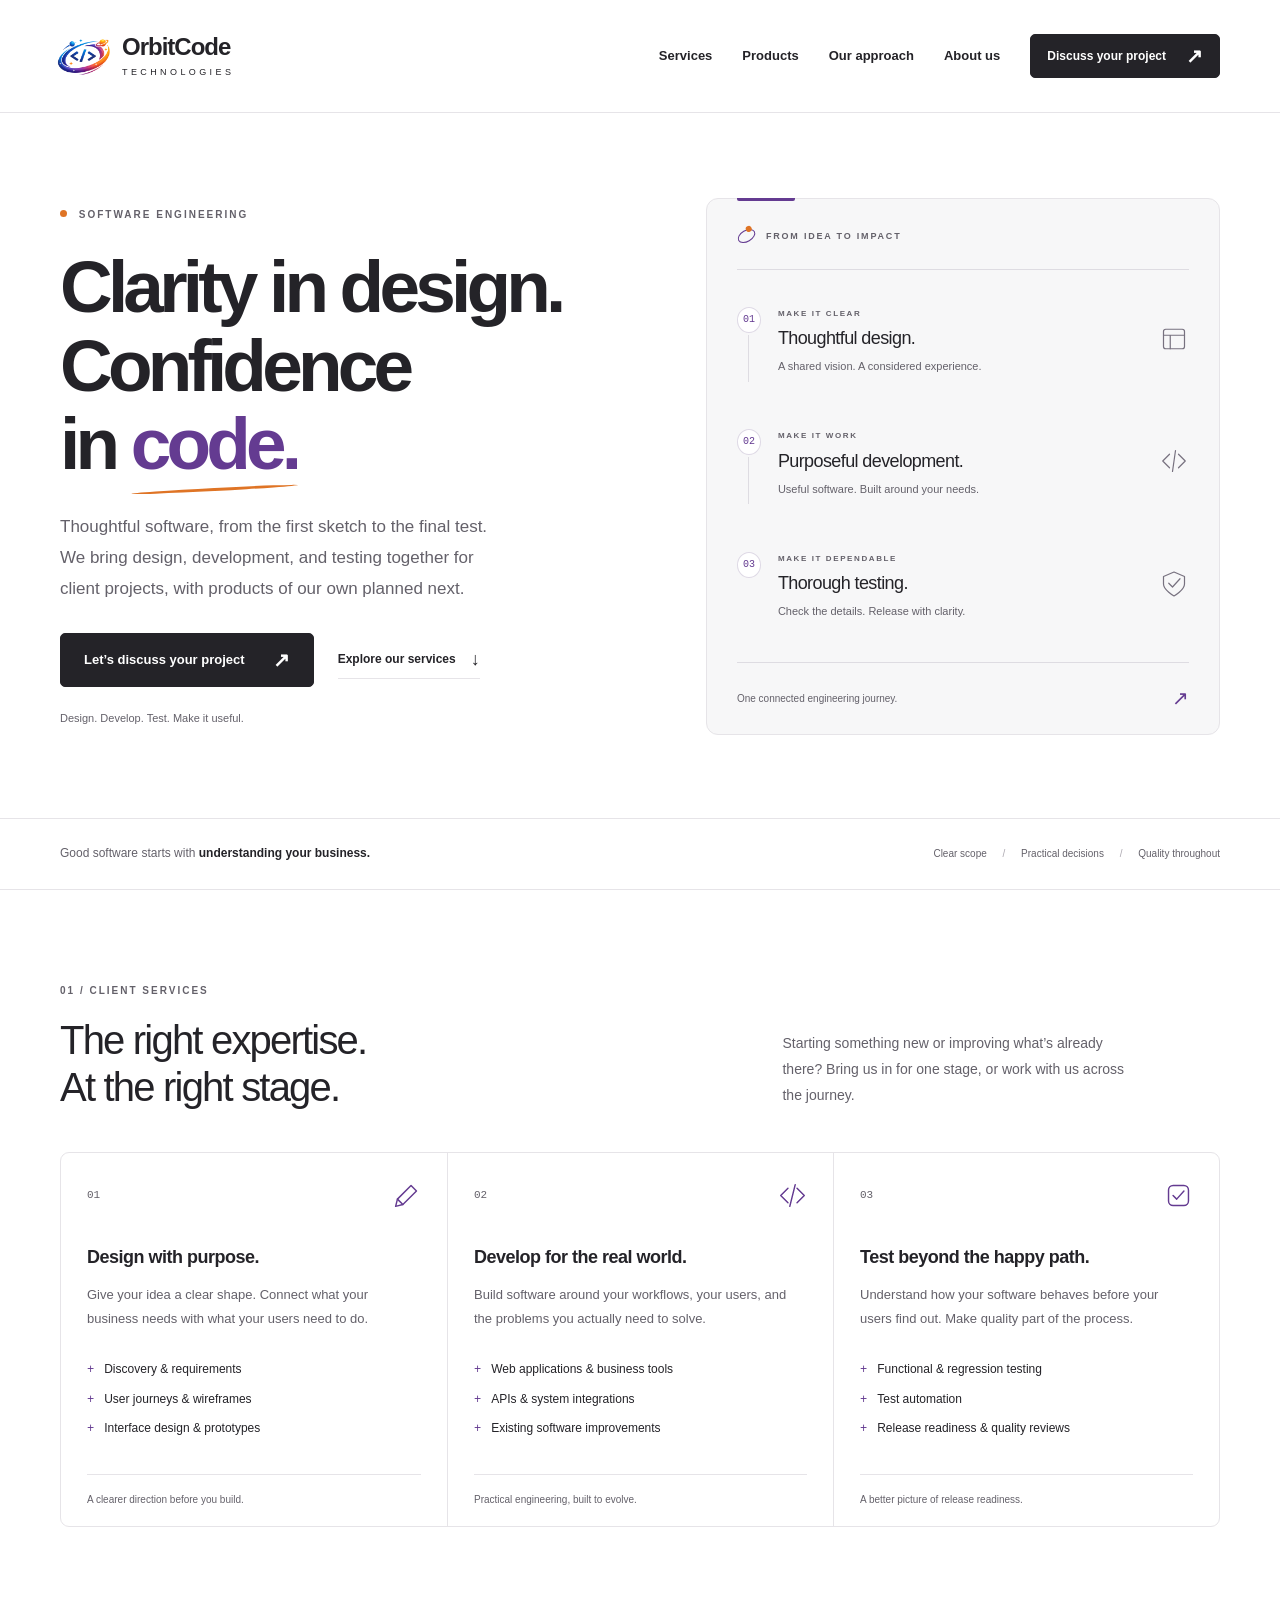
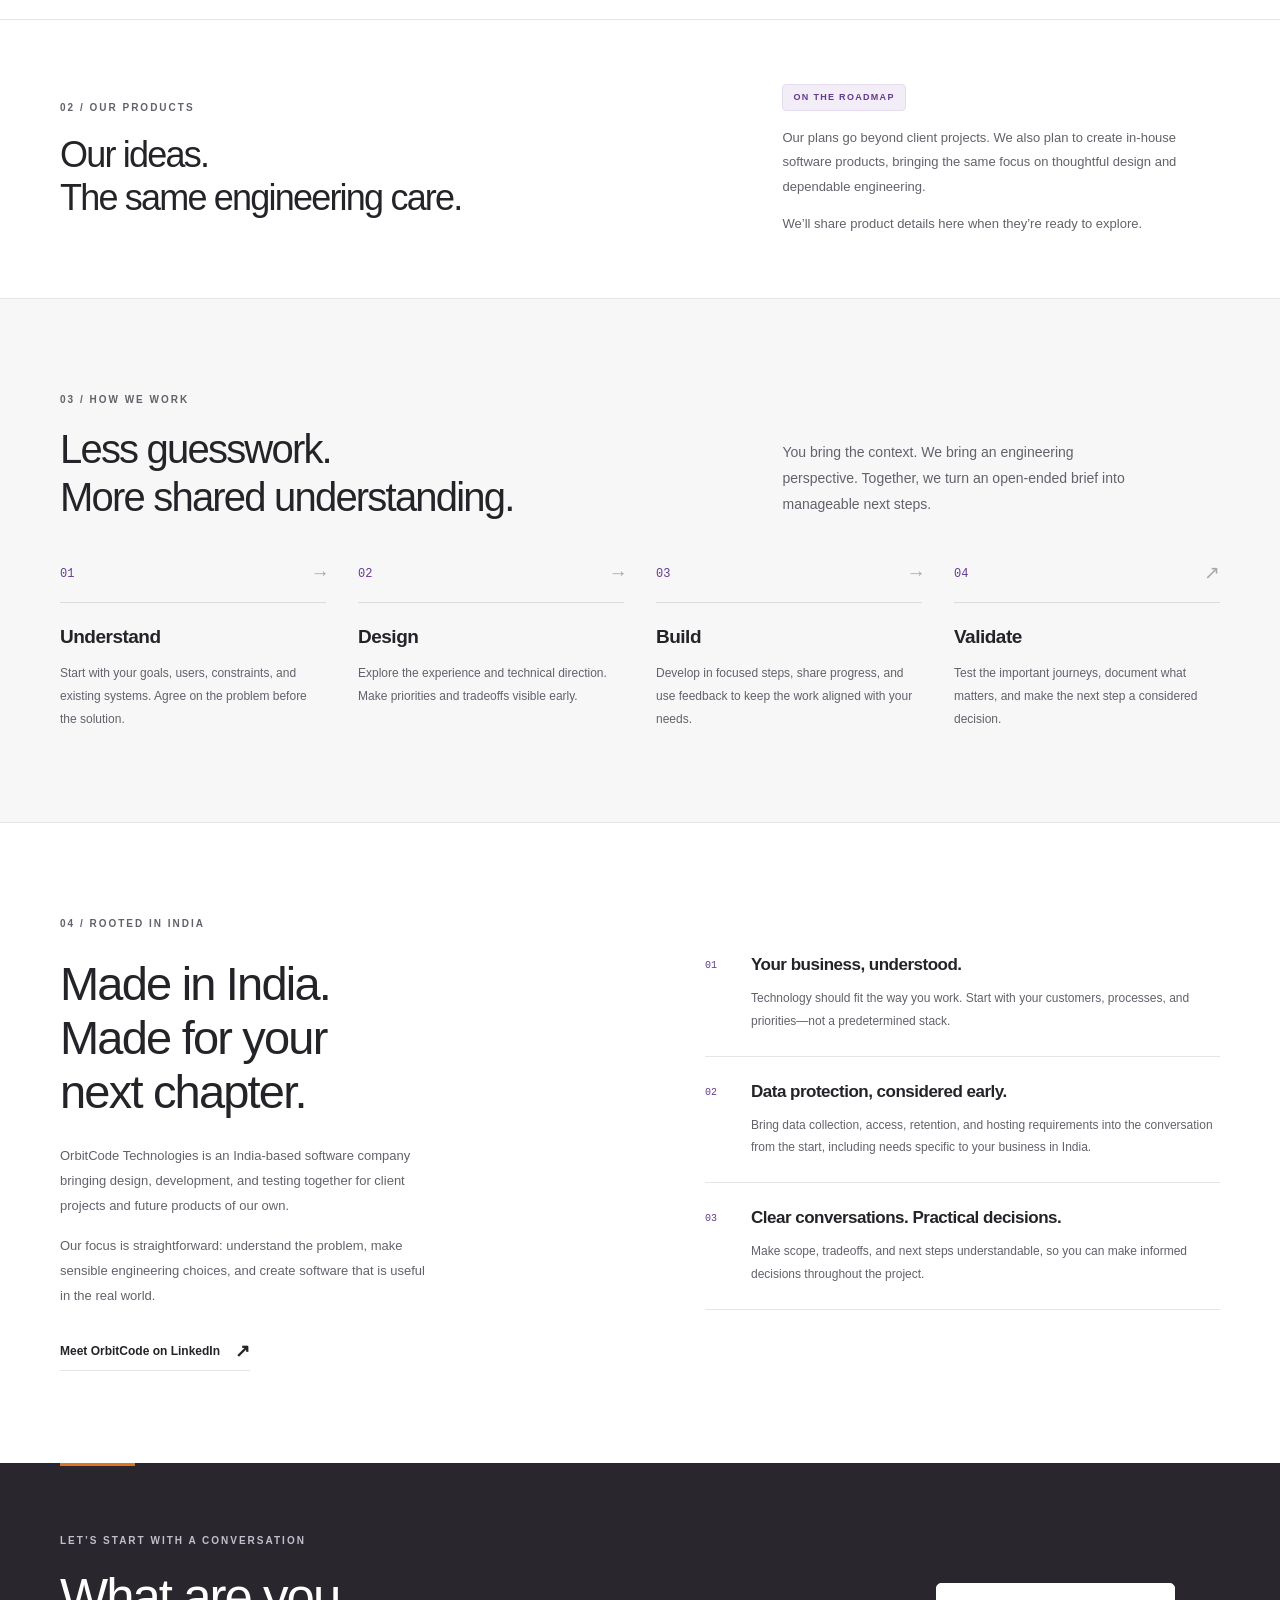
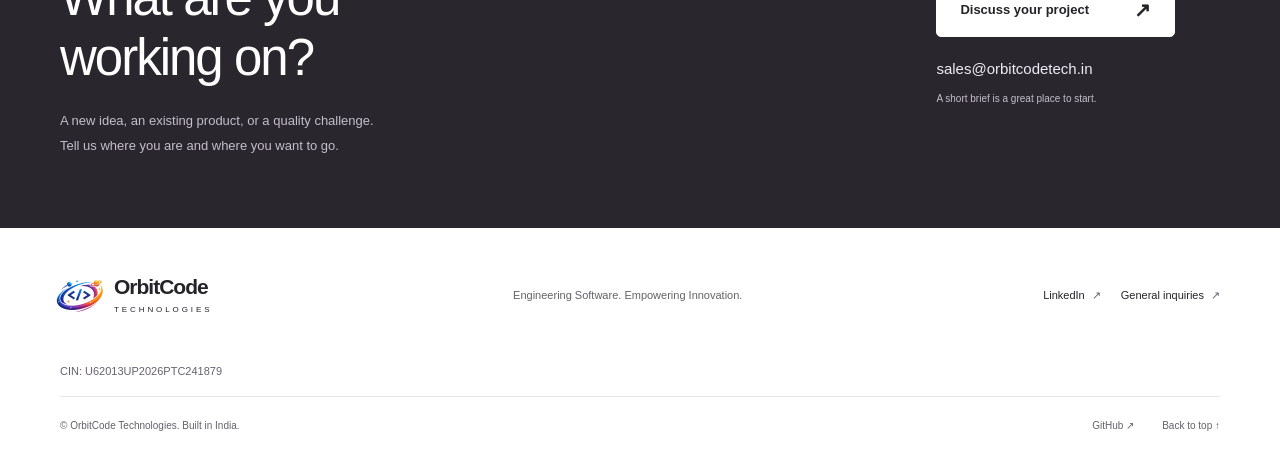
==== commit 2cc532c4: "Refresh website previews" ====
--- a/public/pr-2/index.html
+++ b/public/pr-2/index.html
@@ -3,14 +3,14 @@
 <head><meta name="robots" content="noindex, nofollow">
   <meta charset="utf-8">
   <meta name="viewport" content="width=device-width, initial-scale=1">
-  <title>OrbitCode Technologies | Software Design, Development & Testing</title>
-  <meta name="description" content="India-based software consultancy for design, development and testing. Turn your next idea into thoughtful, dependable software with OrbitCode Technologies.">
+  <title>OrbitCode Technologies | Software Engineering &amp; Products</title>
+  <meta name="description" content="Software engineering, design, development and testing from OrbitCode Technologies. Client services today, with in-house software products planned for the future.">
   <meta name="theme-color" content="#ffffff">
   <link rel="canonical" href="https://orbitcodetech.in/">
   <meta property="og:type" content="website">
   <meta property="og:locale" content="en_IN">
   <meta property="og:title" content="OrbitCode Technologies — From idea to dependable software">
-  <meta property="og:description" content="Software consultancy across design, development and testing. Built in India, for businesses everywhere.">
+  <meta property="og:description" content="Software engineering for client projects and future in-house products. Built in India, for businesses everywhere.">
   <meta property="og:url" content="https://orbitcodetech.in/">
   <meta property="og:image" content="https://orbitcodetech.in/assets/logo.png">
   <meta property="og:image:alt" content="OrbitCode Technologies logo">
@@ -27,6 +27,7 @@
       </a>
       <nav class="desktop-nav" aria-label="Main navigation">
         <a href="#services">Services</a>
+        <a href="#products">Products</a>
         <a href="#approach">Our approach</a>
         <a href="#about">About us</a>
         <a class="button button-small" href="#contact">Discuss your project <span aria-hidden="true">↗</span></a>
@@ -35,6 +36,7 @@
         <summary>Menu <svg viewBox="0 0 24 24" aria-hidden="true"><path d="M4 6h16M4 12h16M4 18h16"/></svg></summary>
         <nav aria-label="Mobile navigation">
           <a href="#services">Services <span aria-hidden="true">↗</span></a>
+          <a href="#products">Products <span aria-hidden="true">↗</span></a>
           <a href="#approach">Our approach <span aria-hidden="true">↗</span></a>
           <a href="#about">About us <span aria-hidden="true">↗</span></a>
           <a class="button" href="#contact">Discuss your project <span aria-hidden="true">↗</span></a>
@@ -46,14 +48,14 @@
   <main id="main">
     <section class="hero wrap" aria-labelledby="hero-title">
       <div class="hero-copy">
-        <p class="eyebrow"><span class="status-dot" aria-hidden="true"></span> SOFTWARE CONSULTANCY</p>
+        <p class="eyebrow"><span class="status-dot" aria-hidden="true"></span> SOFTWARE ENGINEERING</p>
         <h1 id="hero-title">Clarity in design.<br>Confidence<br>in <span class="accent-word">code.</span></h1>
-        <p class="hero-description">From the first sketch to the final test, we help you turn business ideas into thoughtful, dependable software.</p>
+        <p class="hero-description">Thoughtful software, from the first sketch to the final test. We bring design, development, and testing together for client projects, with products of our own planned next.</p>
         <div class="hero-actions">
           <a class="button" href="mailto:sales@orbitcodetech.in">Let’s discuss your project <span aria-hidden="true">↗</span></a>
           <a class="text-link" href="#services">Explore our services <span aria-hidden="true">↓</span></a>
         </div>
-        <p class="hero-note">Design. Develop. Test. Move forward with confidence.</p>
+        <p class="hero-note">Design. Develop. Test. Make it useful.</p>
       </div>
       <div class="hero-visual" aria-label="Our work connects design, development and testing">
         <div class="visual-heading"><span class="mini-orbit" aria-hidden="true"></span> FROM IDEA TO IMPACT</div>
@@ -84,7 +86,7 @@
 
     <section class="section wrap" id="services" aria-labelledby="services-title">
       <div class="section-heading">
-        <div><p class="eyebrow">01 / WHAT WE DO</p><h2 id="services-title">The right expertise.<br>At the right stage.</h2></div>
+        <div><p class="eyebrow">01 / CLIENT SERVICES</p><h2 id="services-title">The right expertise.<br>At the right stage.</h2></div>
         <p>Starting something new or improving what’s already there? Bring us in for one stage, or work with us across the journey.</p>
       </div>
       <div class="services-grid">
@@ -109,9 +111,16 @@
       </div>
     </section>
 
+    <section class="products-section" id="products" aria-labelledby="products-title">
+      <div class="wrap products-inner">
+        <div><p class="eyebrow">02 / OUR PRODUCTS</p><h2 id="products-title">Our ideas.<br>The same engineering care.</h2></div>
+        <div class="products-copy"><span class="product-status">ON THE ROADMAP</span><p>Our plans go beyond client projects. We also plan to create in-house software products, bringing the same focus on thoughtful design and dependable engineering.</p><p>We’ll share product details here when they’re ready to explore.</p></div>
+      </div>
+    </section>
+
     <section class="approach-section" id="approach" aria-labelledby="approach-title">
       <div class="wrap section">
-        <div class="section-heading"><div><p class="eyebrow">02 / HOW WE WORK</p><h2 id="approach-title">Less guesswork.<br>More shared understanding.</h2></div><p>You bring the context. We bring an engineering perspective. Together, we turn an open-ended brief into manageable next steps.</p></div>
+        <div class="section-heading"><div><p class="eyebrow">03 / HOW WE WORK</p><h2 id="approach-title">Less guesswork.<br>More shared understanding.</h2></div><p>You bring the context. We bring an engineering perspective. Together, we turn an open-ended brief into manageable next steps.</p></div>
         <ol class="process-grid">
           <li><span class="process-number">01 <span aria-hidden="true">→</span></span><h3>Understand</h3><p>Start with your goals, users, constraints, and existing systems. Agree on the problem before the solution.</p></li>
           <li><span class="process-number">02 <span aria-hidden="true">→</span></span><h3>Design</h3><p>Explore the experience and technical direction. Make priorities and tradeoffs visible early.</p></li>
@@ -122,7 +131,7 @@
     </section>
 
     <section class="section wrap about-grid" id="about" aria-labelledby="about-title">
-      <div class="about-copy"><p class="eyebrow">03 / ROOTED IN INDIA</p><h2 id="about-title">Made in India.<br>Made for your<br>next chapter.</h2><p>OrbitCode Technologies is an India-based software consultancy connecting design, development, and testing.</p><p>Our focus is straightforward: understand your business, make sensible engineering choices, and help you move from an idea to software you can use.</p><a class="text-link" href="https://www.linkedin.com/company/orbitcodetech">Meet OrbitCode on LinkedIn <span aria-hidden="true">↗</span></a></div>
+      <div class="about-copy"><p class="eyebrow">04 / ROOTED IN INDIA</p><h2 id="about-title">Made in India.<br>Made for your<br>next chapter.</h2><p>OrbitCode Technologies is an India-based software company bringing design, development, and testing together for client projects and future products of our own.</p><p>Our focus is straightforward: understand the problem, make sensible engineering choices, and create software that is useful in the real world.</p><a class="text-link" href="https://www.linkedin.com/company/orbitcodetech">Meet OrbitCode on LinkedIn <span aria-hidden="true">↗</span></a></div>
       <div class="values-list">
         <article><span class="value-mark" aria-hidden="true">01</span><div><h3>Your business, understood.</h3><p>Technology should fit the way you work. Start with your customers, processes, and priorities—not a predetermined stack.</p></div></article>
         <article><span class="value-mark" aria-hidden="true">02</span><div><h3>Data protection, considered early.</h3><p>Bring data collection, access, retention, and hosting requirements into the conversation from the start, including needs specific to your business in India.</p></div></article>
--- a/public/pr-2/assets/styles.css
+++ b/public/pr-2/assets/styles.css
@@ -114,7 +114,7 @@
 .header-inner{position:relative}
 .mobile-menu{display:none}
 .company-registration{font-size:11px;color:var(--muted);margin-bottom:16px;overflow-wrap:anywhere}
-@media(max-width:820px){
+@media(max-width:960px){
   .desktop-nav{display:none}
   .mobile-menu{display:block}
   .mobile-menu summary{display:flex;align-items:center;justify-content:center;gap:12px;min-width:94px;min-height:44px;padding:9px 13px;border:1px solid var(--line);border-radius:5px;list-style:none;cursor:pointer;font-size:12px;font-weight:600}
@@ -128,3 +128,13 @@
   .mobile-menu nav>.button{margin-top:4px;font-size:12px}
   .mobile-menu nav>a>span{font-size:18px}
 }
+
+.products-section{border-top:1px solid var(--line)}
+.products-inner{display:grid;grid-template-columns:1.4fr 1fr;align-items:center;gap:110px;padding-block:62px}
+.products-inner .eyebrow{margin-bottom:18px}
+.products-inner h2{font-size:36px}
+.product-status{display:inline-block;color:var(--purple);background:#f2edf7;border:1px solid #e5dbee;padding:5px 10px;border-radius:4px;font-size:9px;font-weight:700;letter-spacing:1.3px;margin-bottom:15px}
+.products-copy p{font-size:13px;line-height:1.9;color:var(--muted)}
+.products-copy p+p{margin-top:12px}
+@media(max-width:820px){.products-inner{gap:35px;grid-template-columns:1.1fr 1fr;padding-block:50px}.products-inner h2{font-size:32px}}
+@media(max-width:560px){.products-inner{grid-template-columns:1fr;gap:24px;padding-block:45px}.products-inner h2{font-size:31px}}
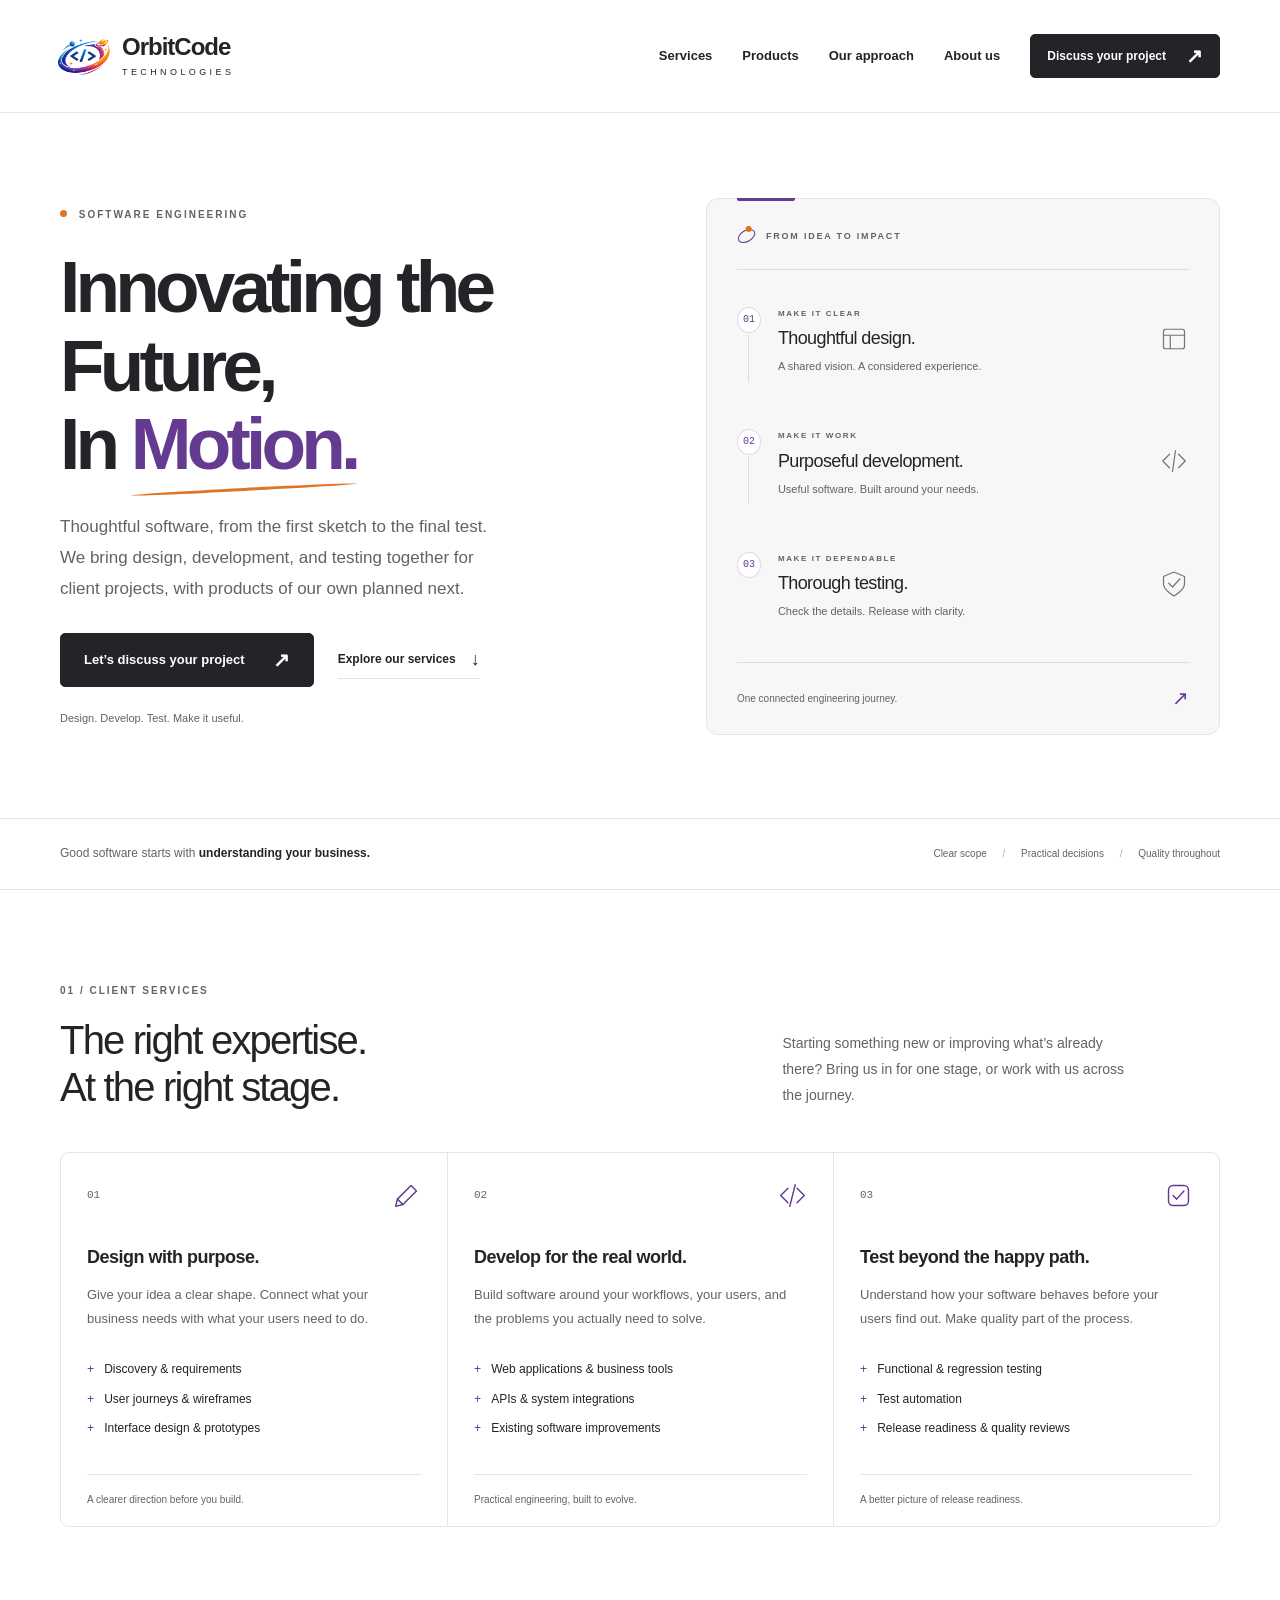
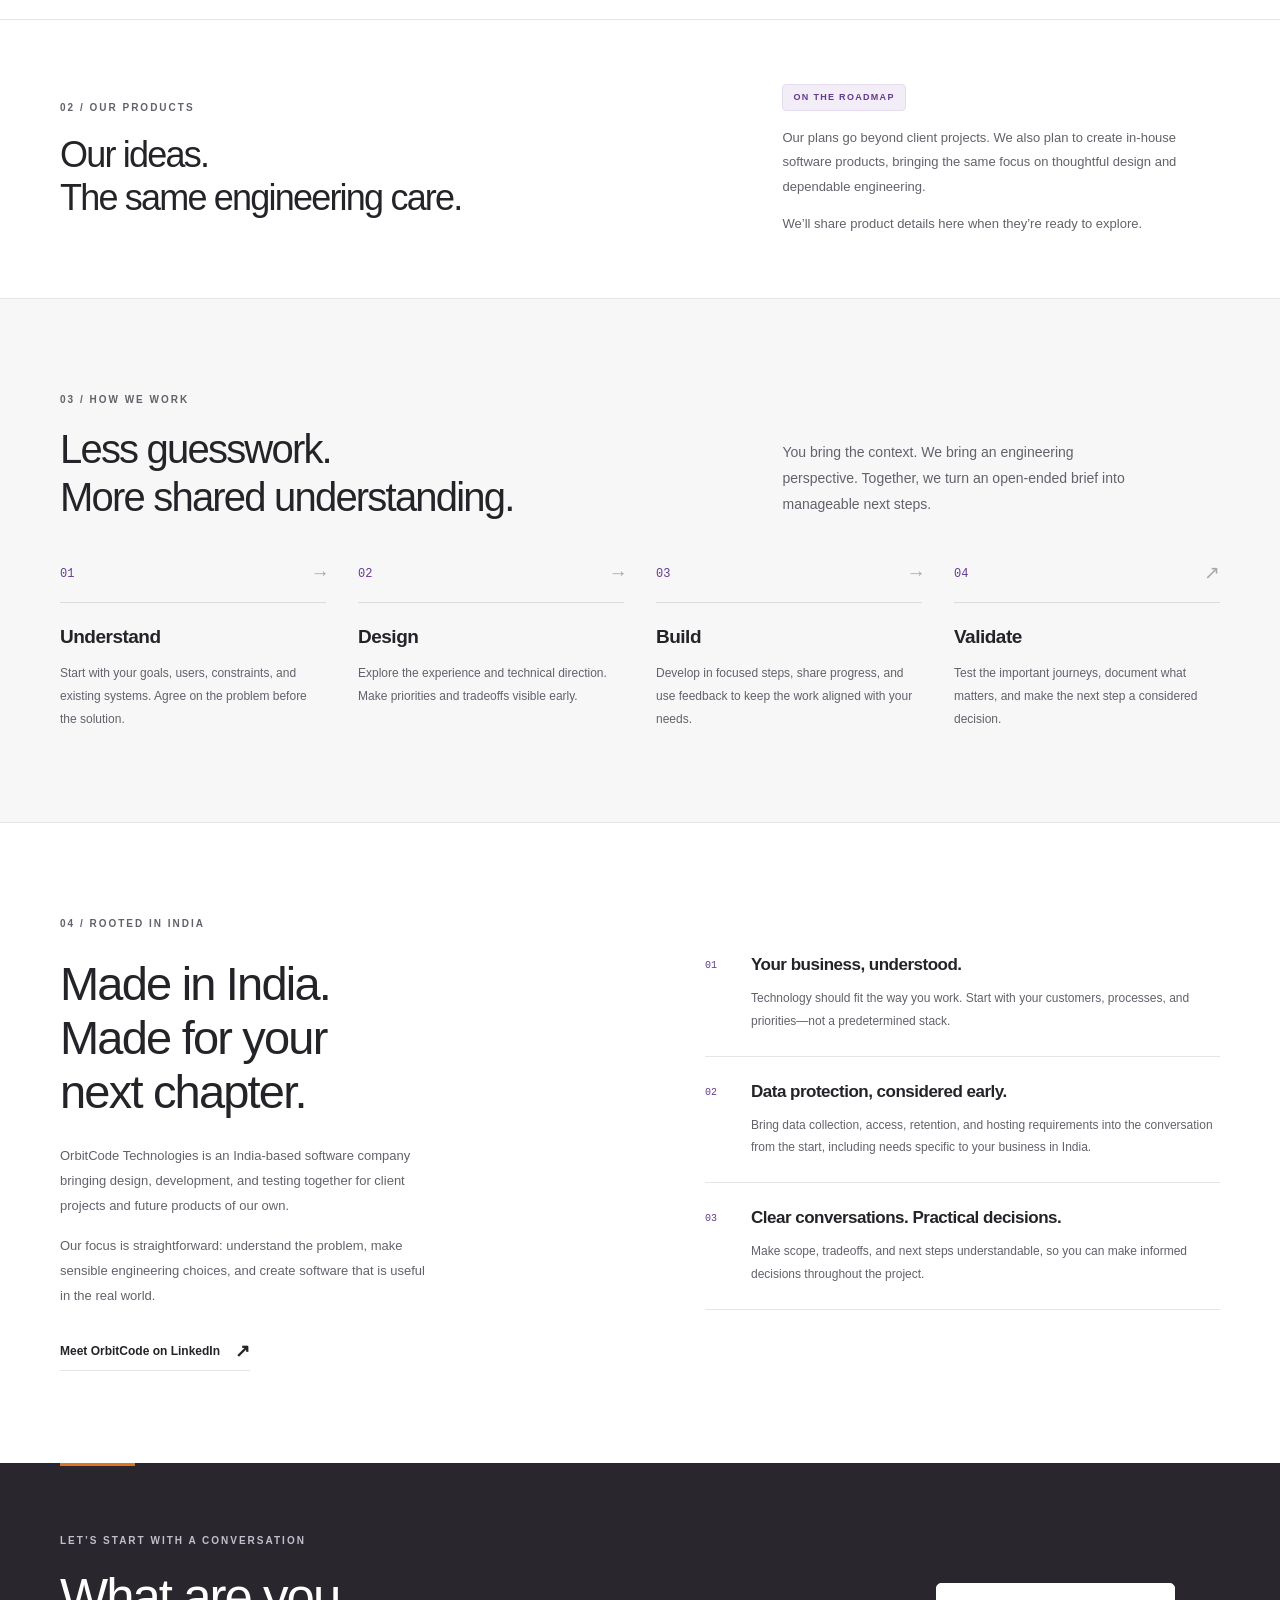
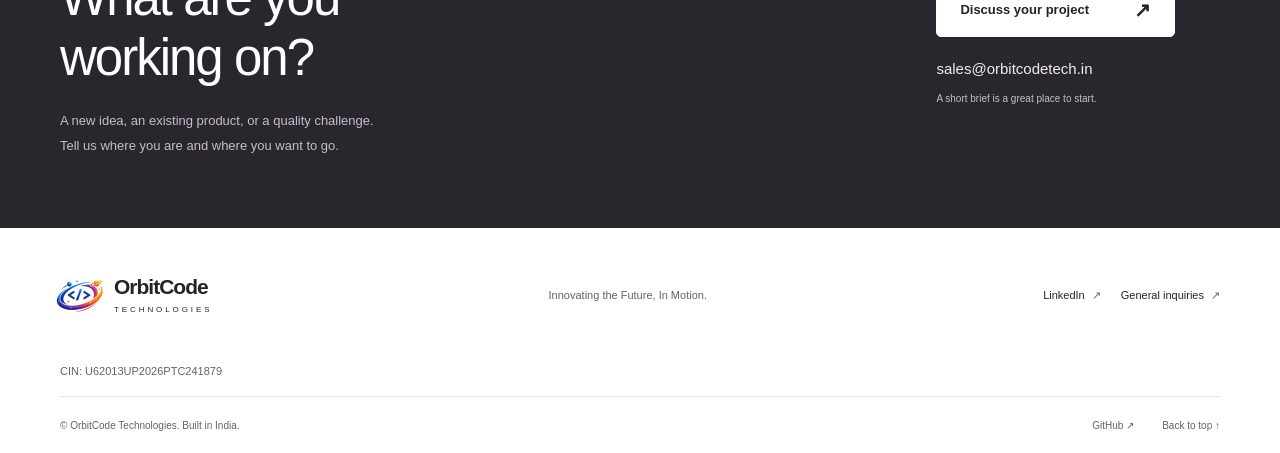
==== commit 02eee1b4: "Refresh website previews" ====
--- a/public/pr-2/index.html
+++ b/public/pr-2/index.html
@@ -9,13 +9,13 @@
   <link rel="canonical" href="https://orbitcodetech.in/">
   <meta property="og:type" content="website">
   <meta property="og:locale" content="en_IN">
-  <meta property="og:title" content="OrbitCode Technologies — From idea to dependable software">
+  <meta property="og:title" content="OrbitCode Technologies — Innovating the Future, In Motion.">
   <meta property="og:description" content="Software engineering for client projects and future in-house products. Built in India, for businesses everywhere.">
   <meta property="og:url" content="https://orbitcodetech.in/">
   <meta property="og:image" content="https://orbitcodetech.in/assets/logo.png">
   <meta property="og:image:alt" content="OrbitCode Technologies logo">
   <link rel="icon" type="image/png" href="./assets/logo.png">
-  <link rel="stylesheet" href="./assets/styles.css">
+  <link rel="stylesheet" href="./assets/styles.2c1a1507ed95.css">
 </head>
 <body>
   <a class="skip-link" href="#main">Skip to content</a>
@@ -49,7 +49,7 @@
     <section class="hero wrap" aria-labelledby="hero-title">
       <div class="hero-copy">
         <p class="eyebrow"><span class="status-dot" aria-hidden="true"></span> SOFTWARE ENGINEERING</p>
-        <h1 id="hero-title">Clarity in design.<br>Confidence<br>in <span class="accent-word">code.</span></h1>
+        <h1 id="hero-title">Innovating the<br>Future,<br>In <span class="accent-word">Motion.</span></h1>
         <p class="hero-description">Thoughtful software, from the first sketch to the final test. We bring design, development, and testing together for client projects, with products of our own planned next.</p>
         <div class="hero-actions">
           <a class="button" href="mailto:sales@orbitcodetech.in">Let’s discuss your project <span aria-hidden="true">↗</span></a>
@@ -145,7 +145,7 @@
   </main>
 
   <footer class="site-footer wrap">
-    <div class="footer-top"><a class="brand" href="./" aria-label="OrbitCode Technologies home"><img src="./assets/logo.png" width="64" height="64" alt="" loading="lazy"><span>OrbitCode<span class="brand-subtitle">TECHNOLOGIES</span></span></a><p>Engineering Software. Empowering Innovation.</p><div class="footer-links"><a href="https://www.linkedin.com/company/orbitcodetech">LinkedIn <span aria-hidden="true">↗</span></a><a href="mailto:info@orbitcodetech.in">General inquiries <span aria-hidden="true">↗</span></a></div></div>
+    <div class="footer-top"><a class="brand" href="./" aria-label="OrbitCode Technologies home"><img src="./assets/logo.png" width="64" height="64" alt="" loading="lazy"><span>OrbitCode<span class="brand-subtitle">TECHNOLOGIES</span></span></a><p>Innovating the Future, In Motion.</p><div class="footer-links"><a href="https://www.linkedin.com/company/orbitcodetech">LinkedIn <span aria-hidden="true">↗</span></a><a href="mailto:info@orbitcodetech.in">General inquiries <span aria-hidden="true">↗</span></a></div></div>
     <p class="company-registration">CIN: U62013UP2026PTC241879</p>
     <div class="footer-bottom"><p>© OrbitCode Technologies. Built in India.</p><a href="https://github.com/OrbitCode-Technologies">GitHub <span aria-hidden="true">↗</span></a><a href="#main">Back to top <span aria-hidden="true">↑</span></a></div>
   </footer>
--- a/public/pr-2/assets/styles.2c1a1507ed95.css
+++ b/public/pr-2/assets/styles.2c1a1507ed95.css
@@ -0,0 +1,140 @@
+:root{--ink:#242328;--muted:#64616a;--line:#e6e4e8;--paper:#f7f7f8;--purple:#643b91;--orange:#df7425;--wrap:1160px}
+*{box-sizing:border-box}
+html{scroll-behavior:smooth;scroll-padding-top:30px}
+body{margin:0;background:#fff;color:var(--ink);font-family:Arial,Helvetica,sans-serif;font-size:16px;line-height:1.65;-webkit-font-smoothing:antialiased}
+a{color:inherit;text-decoration:none}
+a:focus-visible{outline:3px solid var(--purple);outline-offset:5px;border-radius:3px}
+a:hover{color:var(--purple)}
+img{max-width:100%;display:block}
+svg{fill:none;stroke:currentColor;stroke-width:1.6;stroke-linecap:round;stroke-linejoin:round}
+h1,h2,h3,p{margin:0}
+.wrap{max-width:var(--wrap);margin-inline:auto;width:calc(100% - 96px)}
+.skip-link{position:absolute;top:-100px;left:20px;background:var(--ink);color:#fff;padding:12px 20px;z-index:5}
+.skip-link:focus{top:12px}
+.site-header{border-bottom:1px solid var(--line)}
+.header-inner{min-height:112px;display:flex;align-items:center;justify-content:space-between;gap:30px}
+.brand{display:inline-flex;align-items:center;font-weight:700;font-size:24px;line-height:1.1;letter-spacing:-1px;flex-shrink:0}
+.brand img{margin-left:-13px;margin-right:3px;object-fit:contain}
+.brand-subtitle{display:block;font-size:9px;letter-spacing:3.4px;font-weight:500;margin-top:7px}
+nav{display:flex;align-items:center;gap:30px;font-size:13px;font-weight:600}
+.button{display:inline-flex;align-items:center;justify-content:center;gap:28px;background:var(--ink);color:#fff;border:1px solid var(--ink);padding:16px 23px;font-size:13px;font-weight:600;line-height:1.5;border-radius:5px;transition:background .15s,color .15s}
+.button:hover{background:var(--purple);color:#fff;border-color:var(--purple)}
+.button span{font-size:20px;line-height:1}
+.button-small{padding:11px 16px;gap:20px;font-size:12px}
+.hero{display:grid;grid-template-columns:1.13fr 1fr;gap:65px;align-items:center;padding-block:85px 83px}
+.eyebrow{font-size:10px;letter-spacing:2px;font-weight:700;line-height:1.7;color:var(--muted);margin-bottom:25px}
+.status-dot{display:inline-block;height:7px;width:7px;border-radius:50%;background:var(--orange);margin-right:7px;vertical-align:1px}
+h1{font-size:clamp(48px,5.7vw,77px);line-height:1.075;letter-spacing:-4.8px;font-weight:600}
+.accent-word{color:var(--purple);position:relative}
+.accent-word:after{content:"";position:absolute;bottom:-7px;height:3px;border-radius:50%;background:var(--orange);left:0;right:0;transform:rotate(-3deg)}
+.hero-description{font-size:17px;color:var(--muted);max-width:440px;line-height:1.8;margin-top:29px}
+.hero-actions{margin-top:29px;display:flex;align-items:center;gap:24px;flex-wrap:wrap}
+.text-link{font-size:12px;font-weight:600;display:inline-flex;gap:15px;align-items:center;line-height:1.6;border-bottom:1px solid var(--line);padding-block:4px}
+.text-link span{font-size:18px}
+.hero-note{font-size:11px;color:var(--muted);margin-top:22px}
+.hero-visual{background:var(--paper);border:1px solid var(--line);border-radius:12px;padding:30px 30px 0;position:relative}
+.hero-visual:before{content:"";position:absolute;top:-1px;left:30px;width:58px;height:3px;background:var(--purple);border-radius:0 0 2px 2px}
+.visual-heading{display:flex;gap:10px;align-items:center;font-size:9px;font-weight:700;letter-spacing:1.8px;color:var(--muted);padding-bottom:25px;border-bottom:1px solid #dedce2}
+.mini-orbit{display:block;width:19px;height:12px;border:1.5px solid var(--purple);border-radius:50%;transform:rotate(-30deg);position:relative}
+.mini-orbit:after{content:"";position:absolute;right:0;top:-3px;width:6px;height:6px;border-radius:50%;background:var(--orange)}
+.journey{padding-block:10px 15px}
+.journey-step{display:grid;grid-template-columns:27px 1fr 30px;gap:14px;align-items:start;padding-block:27px;position:relative}
+.journey-step:not(:last-child):after{position:absolute;content:"";height:47px;width:1px;background:#dedce2;top:55px;left:11px}
+.journey-number{font-family:monospace;color:var(--purple);font-size:10px;line-height:24px;text-align:center;border:1px solid #ded9e5;background:#fff;width:24px;border-radius:50%}
+.journey-label{font-size:8px;letter-spacing:1.6px;color:var(--muted);font-weight:700}
+.journey-step h2{font-size:18px;letter-spacing:-.6px;line-height:1.4;margin-block:6px}
+.journey-step p:last-child{font-size:11px;color:var(--muted)}
+.journey-step svg{width:30px;height:30px;color:#77717f;margin-top:17px}
+.visual-footer{border-top:1px solid #dedce2;display:flex;justify-content:space-between;align-items:center;font-size:10px;color:var(--muted);padding-block:19px}
+.visual-footer>span:last-child{color:var(--purple);font-size:20px}
+.principles-strip{border-block:1px solid var(--line)}
+.principles-inner{display:flex;justify-content:space-between;align-items:center;gap:22px;padding-block:25px;font-size:12px;color:var(--muted)}
+.principles-inner strong{font-weight:600;color:var(--ink)}
+.principles-inner>span{font-size:10px;white-space:nowrap}
+.principles-inner i{font-style:normal;color:#aca8b0;margin-inline:13px}
+.section{padding-block:92px}
+.section-heading{display:grid;grid-template-columns:1.4fr 1fr;gap:110px;align-items:end;margin-bottom:40px}
+h2{font-size:40px;line-height:1.18;font-weight:500;letter-spacing:-1.8px}
+.section-heading .eyebrow{margin-bottom:18px}
+.section-heading>p{font-size:14px;color:var(--muted);padding-bottom:3px;line-height:1.85;max-width:350px}
+.services-grid{display:grid;grid-template-columns:repeat(3,1fr);border:1px solid var(--line);border-radius:9px;overflow:hidden}
+.service-card{padding:28px 26px 0;display:flex;flex-direction:column}
+.service-card+.service-card{border-left:1px solid var(--line)}
+.service-top{display:flex;align-items:center;justify-content:space-between;margin-bottom:35px}
+.service-index{color:var(--muted);font-size:11px;font-family:monospace}
+.service-top svg{height:29px;width:29px;color:var(--purple)}
+h3{font-size:18px;font-weight:600;letter-spacing:-.5px;line-height:1.4}
+.service-card>p:not(.service-outcome){font-size:13px;color:var(--muted);margin-top:13px;line-height:1.85}
+.service-card ul{list-style:none;padding:0;margin:24px 0 30px;font-size:12px;line-height:2.4;flex:1}
+.service-card li:before{content:"+";color:var(--purple);margin-right:10px;font-family:monospace}
+.service-outcome{border-top:1px solid var(--line);padding-block:17px;color:var(--muted);font-size:10px}
+.approach-section{background:var(--paper);border-block:1px solid var(--line)}
+.process-grid{display:grid;grid-template-columns:repeat(4,1fr);list-style:none;padding:0;margin:44px 0 0;gap:32px}
+.process-number{font-family:monospace;color:var(--purple);font-size:12px;display:flex;justify-content:space-between;border-bottom:1px solid #dcd9e0;padding-bottom:17px;margin-bottom:21px}
+.process-number>span{color:#aaa5af;font-size:19px;line-height:1}
+.process-grid h3{font-size:19px}
+.process-grid p{font-size:12px;color:var(--muted);margin-top:12px;line-height:1.9}
+.about-grid{display:grid;grid-template-columns:1fr 1fr;gap:130px}
+.about-copy h2{font-size:47px;line-height:1.14;margin-bottom:26px}
+.about-copy>p:not(.eyebrow){font-size:13px;line-height:1.9;color:var(--muted);max-width:375px;margin-bottom:16px}
+.about-copy .text-link{margin-top:9px}
+.values-list{padding-top:38px}
+.values-list article{display:grid;grid-template-columns:27px 1fr;gap:19px;padding-block:23px;border-bottom:1px solid var(--line)}
+.values-list article:first-child{padding-top:0}
+.value-mark{font-size:10px;color:var(--purple);font-family:monospace;padding-top:5px}
+.values-list h3{font-size:17px}
+.values-list p{font-size:12px;color:var(--muted);margin-top:10px;line-height:1.9}
+.contact-section{background:#29272d;color:#fff;position:relative}
+.contact-section:before{content:"";height:3px;width:75px;position:absolute;top:0;left:max(48px,calc((100% - 1160px)/2));background:var(--orange)}
+.contact-inner{padding-block:69px;display:flex;justify-content:space-between;align-items:center;gap:55px}
+.contact-inner .eyebrow{color:#c4becb;margin-bottom:19px}
+.contact-inner h2{font-size:51px;letter-spacing:-2px}
+.contact-inner p:not(.eyebrow){font-size:13px;line-height:1.9;color:#c4becb;margin-top:21px}
+.contact-action{display:flex;flex-direction:column;align-items:flex-start;padding-right:45px}
+.button-light{background:#fff;color:var(--ink);border-color:#fff;gap:45px}
+.button-light:hover{background:#e9e0f2;border-color:#e9e0f2;color:#30203e}
+.contact-email{font-size:15px;margin-top:20px;color:#f0ebf5}
+.contact-email:hover{color:#e1b4ff}
+.contact-action p{font-size:10px!important;margin-top:7px!important}
+.footer-top{display:flex;align-items:center;justify-content:space-between;gap:30px;padding-block:35px}
+.footer-top .brand{font-size:21px}
+.footer-top .brand-subtitle{font-size:8px;letter-spacing:2.9px}
+.footer-top>p{font-size:11px;color:var(--muted)}
+.footer-links{display:flex;gap:20px;font-size:11px}
+.footer-links span{color:var(--muted);margin-left:4px}
+.footer-bottom{display:flex;align-items:center;gap:28px;border-top:1px solid var(--line);padding-block:21px;color:var(--muted);font-size:10px}
+.footer-bottom p{margin-right:auto}
+@media(min-width:1440px){.hero{padding-block:100px}}
+@media(max-width:1100px){.wrap{width:calc(100% - 64px)}nav{gap:20px}.hero{gap:35px}.hero-visual{padding-inline:22px}h1{font-size:64px;letter-spacing:-3.5px}.hero-actions{gap:17px}.section-heading{gap:60px}.about-grid{gap:65px}.contact-action{padding-right:0}.footer-top{flex-wrap:wrap}.footer-top>p{margin-right:auto}.journey-step{gap:9px}.journey-step h2{font-size:16px}}
+@media(max-width:820px){.header-inner{min-height:100px;gap:20px}nav{gap:18px}nav>a:not(.button){font-size:12px}nav>a[href="#about"]{display:none}.brand{font-size:21px}.hero{grid-template-columns:1fr;padding-block:56px;gap:42px}.hero-copy{max-width:610px}h1{font-size:72px;letter-spacing:-4px}.hero-description{max-width:470px}.hero-visual{max-width:610px;padding-inline:28px}.journey-step{grid-template-columns:27px 1fr 36px;gap:20px;padding-block:23px}.journey-step h2{font-size:20px}.journey-step p:last-child{font-size:12px}.journey-label{font-size:9px}.journey-step:not(:last-child):after{height:48px;top:51px}.visual-heading{padding-bottom:21px}.journey{padding-block:5px}.principles-inner{align-items:flex-start;flex-direction:column;gap:7px;padding-block:20px}.section{padding-block:66px}.section-heading{gap:35px;grid-template-columns:1.1fr 1fr}h2{font-size:34px}.services-grid{grid-template-columns:1fr}.service-card{padding:25px 28px 0}.service-card+.service-card{border-left:0;border-top:1px solid var(--line)}.service-top{margin-bottom:18px}.service-card ul{margin-block:17px 23px;display:flex;gap:10px 22px;flex-wrap:wrap}.service-card>p:not(.service-outcome){max-width:500px}.process-grid{grid-template-columns:repeat(2,1fr);gap:35px}.about-grid{gap:35px}.about-copy h2{font-size:39px}.values-list{padding-top:35px}.contact-inner h2{font-size:44px}.contact-inner{gap:30px}.contact-inner p br{display:none}.contact-inner>div:first-child{max-width:330px}.button-light{gap:20px}.contact-action{flex-shrink:0}.footer-top>p{order:3;flex-basis:100%;margin-top:-12px}}
+@media(max-width:560px){.wrap{width:calc(100% - 40px)}.header-inner{min-height:87px;gap:8px}.brand{font-size:19px}.brand img{width:57px;height:57px;margin-left:-10px;margin-right:1px}.brand-subtitle{font-size:7px;letter-spacing:2.8px;margin-top:6px}nav>a:not(.button){display:none}.button-small{padding:10px 11px;font-size:10px;gap:8px}.button-small span{font-size:16px}.hero{padding-block:44px;gap:35px}.eyebrow{font-size:8px;letter-spacing:1.7px;margin-bottom:24px}h1{font-size:clamp(44px,10.6vw,59px);letter-spacing:-2.8px}.hero-description{font-size:15px;line-height:1.85;margin-top:26px}.hero-actions{margin-top:24px;gap:18px}.button{font-size:12px;padding:14px 18px;gap:24px}.button-small{font-size:10px;padding:10px 11px;gap:8px}.text-link{font-size:11px}.hero-note{font-size:10px;margin-top:18px}.hero-visual{padding:23px 19px 0}.visual-heading{font-size:8px;letter-spacing:1.5px}.journey-step{grid-template-columns:24px 1fr 26px;gap:12px;padding-block:22px}.journey-step h2{font-size:17px}.journey-label{font-size:7px;letter-spacing:1.2px}.journey-step p:last-child{font-size:10px}.journey-step svg{width:25px;height:25px}.journey-step:not(:last-child):after{top:50px;height:40px}.visual-footer{font-size:9px}.principles-inner{font-size:11px}.principles-inner>span{font-size:9px;white-space:normal}.principles-inner i{margin-inline:8px}.section{padding-block:53px}.section-heading{grid-template-columns:1fr;gap:21px;margin-bottom:28px}.section-heading>p{font-size:13px;max-width:100%}h2{font-size:33px;letter-spacing:-1.4px}.service-card{padding:23px 23px 0}.service-card ul{display:block;font-size:12px;line-height:2.5}.service-card h3{font-size:19px}.service-outcome{font-size:10px}.process-grid{gap:31px 24px;margin-top:30px}.process-grid h3{font-size:18px}.process-grid p{font-size:11px}.about-grid{grid-template-columns:1fr;gap:15px}.about-copy h2{font-size:39px}.about-copy>p:not(.eyebrow){max-width:100%}.values-list{padding-top:20px}.values-list article{gap:14px}.contact-inner{padding-block:50px;display:block}.contact-inner h2{font-size:44px}.contact-inner p:not(.eyebrow){font-size:12px}.contact-action{margin-top:30px}.contact-inner .contact-action p{font-size:10px}.contact-inner .eyebrow{font-size:8px}.contact-section:before{left:20px}.contact-email{font-size:14px}.footer-top{padding-block:28px;gap:18px}.footer-top .brand{font-size:19px}.footer-top .brand img{width:57px;height:57px}.footer-links{font-size:10px;gap:17px;flex-basis:100%;order:3}.footer-top>p{order:2;flex-basis:100%;font-size:10px;margin-top:-9px}.footer-bottom{gap:15px;flex-wrap:wrap;font-size:9px}.footer-bottom p{flex-basis:100%;margin:0}.footer-bottom a:last-child{margin-left:auto}}
+@media(prefers-reduced-motion:reduce){html{scroll-behavior:auto}.button{transition:none}}
+
+/* Native disclosure keeps mobile navigation usable without JavaScript. */
+.header-inner{position:relative}
+.mobile-menu{display:none}
+.company-registration{font-size:11px;color:var(--muted);margin-bottom:16px;overflow-wrap:anywhere}
+@media(max-width:960px){
+  .desktop-nav{display:none}
+  .mobile-menu{display:block}
+  .mobile-menu summary{display:flex;align-items:center;justify-content:center;gap:12px;min-width:94px;min-height:44px;padding:9px 13px;border:1px solid var(--line);border-radius:5px;list-style:none;cursor:pointer;font-size:12px;font-weight:600}
+  .mobile-menu summary::-webkit-details-marker{display:none}
+  .mobile-menu summary svg{width:18px;height:18px}
+  .mobile-menu summary:focus-visible{outline:3px solid var(--purple);outline-offset:4px}
+  .mobile-menu[open] summary{background:var(--paper);color:var(--purple)}
+  .mobile-menu nav{position:absolute;top:calc(100% - 5px);right:0;z-index:3;display:grid;gap:4px;width:min(280px,100%);padding:12px;background:#fff;border:1px solid var(--line);border-radius:8px;box-shadow:0 12px 28px #24232812}
+  .mobile-menu nav>a{display:flex;align-items:center;justify-content:space-between;min-height:48px;padding:12px;font-size:14px;border-radius:4px}
+  .mobile-menu nav>a:not(.button):hover{background:var(--paper)}
+  .mobile-menu nav>.button{margin-top:4px;font-size:12px}
+  .mobile-menu nav>a>span{font-size:18px}
+}
+
+.products-section{border-top:1px solid var(--line)}
+.products-inner{display:grid;grid-template-columns:1.4fr 1fr;align-items:center;gap:110px;padding-block:62px}
+.products-inner .eyebrow{margin-bottom:18px}
+.products-inner h2{font-size:36px}
+.product-status{display:inline-block;color:var(--purple);background:#f2edf7;border:1px solid #e5dbee;padding:5px 10px;border-radius:4px;font-size:9px;font-weight:700;letter-spacing:1.3px;margin-bottom:15px}
+.products-copy p{font-size:13px;line-height:1.9;color:var(--muted)}
+.products-copy p+p{margin-top:12px}
+@media(max-width:820px){.products-inner{gap:35px;grid-template-columns:1.1fr 1fr;padding-block:50px}.products-inner h2{font-size:32px}}
+@media(max-width:560px){.products-inner{grid-template-columns:1fr;gap:24px;padding-block:45px}.products-inner h2{font-size:31px}}
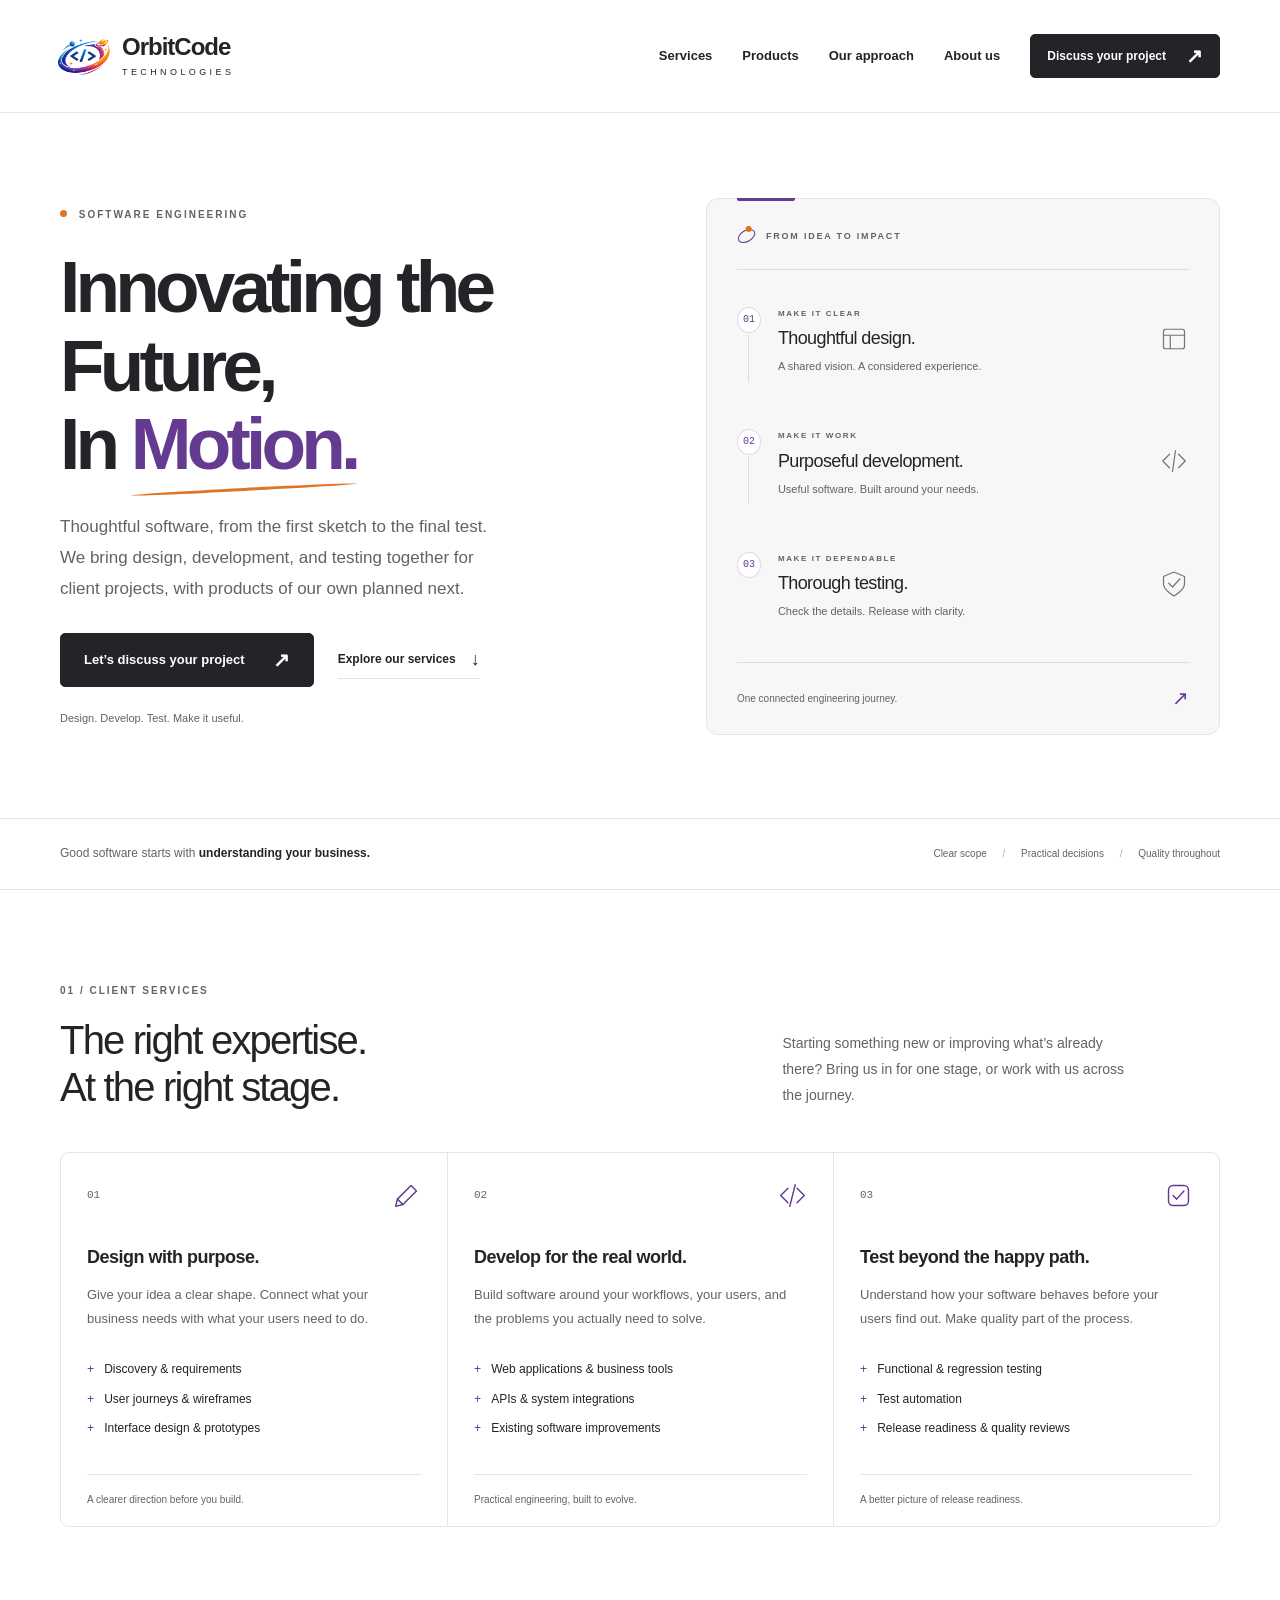
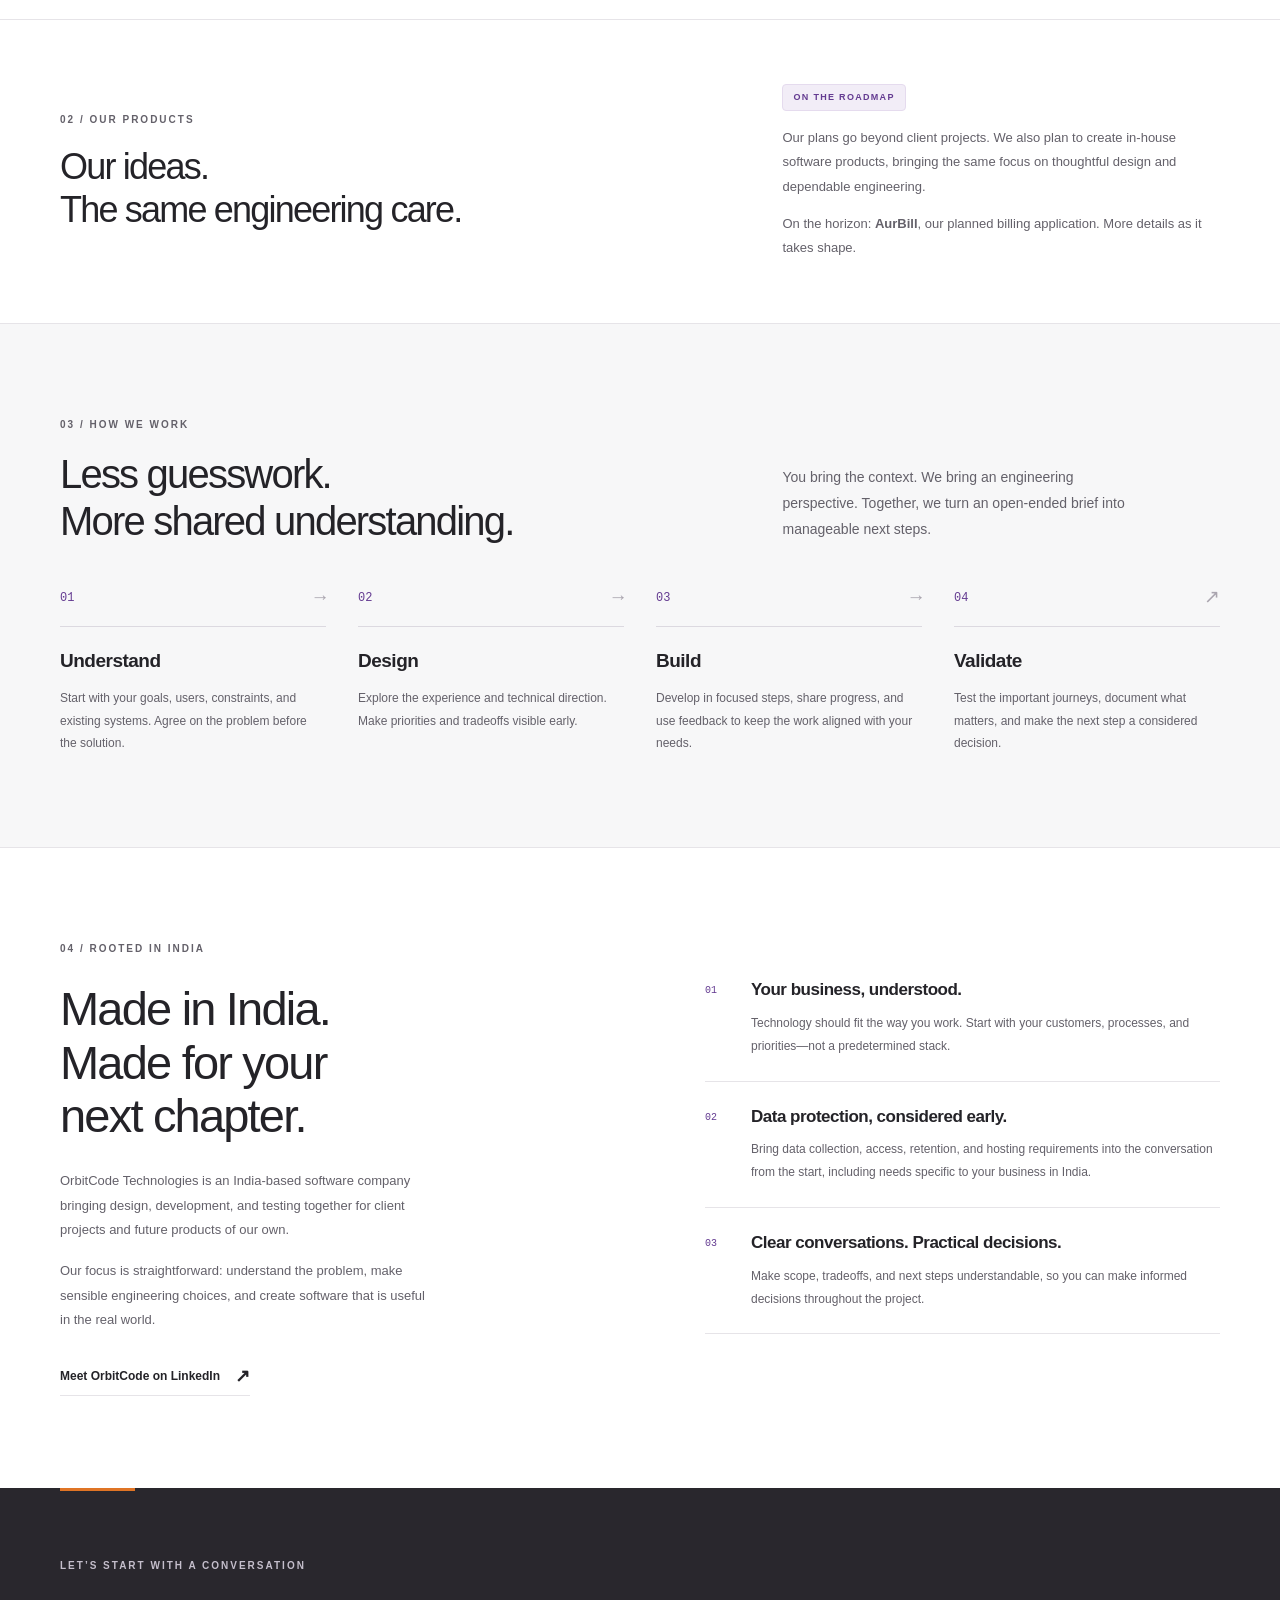
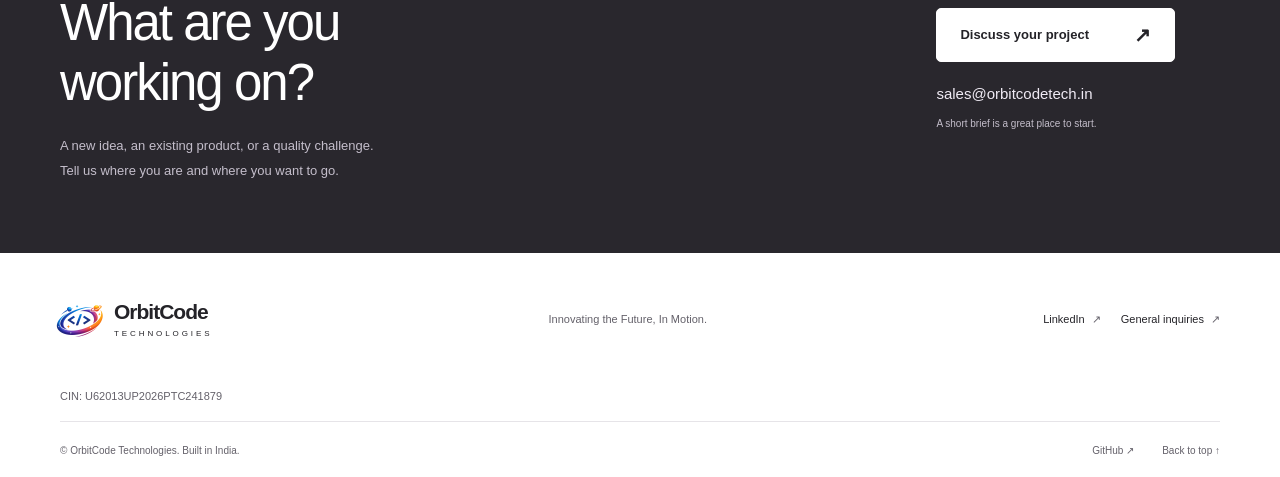
==== commit 9b8e8b4c: "Refresh website previews" ====
--- a/public/pr-2/index.html
+++ b/public/pr-2/index.html
@@ -114,7 +114,7 @@
     <section class="products-section" id="products" aria-labelledby="products-title">
       <div class="wrap products-inner">
         <div><p class="eyebrow">02 / OUR PRODUCTS</p><h2 id="products-title">Our ideas.<br>The same engineering care.</h2></div>
-        <div class="products-copy"><span class="product-status">ON THE ROADMAP</span><p>Our plans go beyond client projects. We also plan to create in-house software products, bringing the same focus on thoughtful design and dependable engineering.</p><p>We’ll share product details here when they’re ready to explore.</p></div>
+        <div class="products-copy"><span class="product-status">ON THE ROADMAP</span><p>Our plans go beyond client projects. We also plan to create in-house software products, bringing the same focus on thoughtful design and dependable engineering.</p><p>On the horizon: <strong>AurBill</strong>, our planned billing application. More details as it takes shape.</p></div>
       </div>
     </section>
 
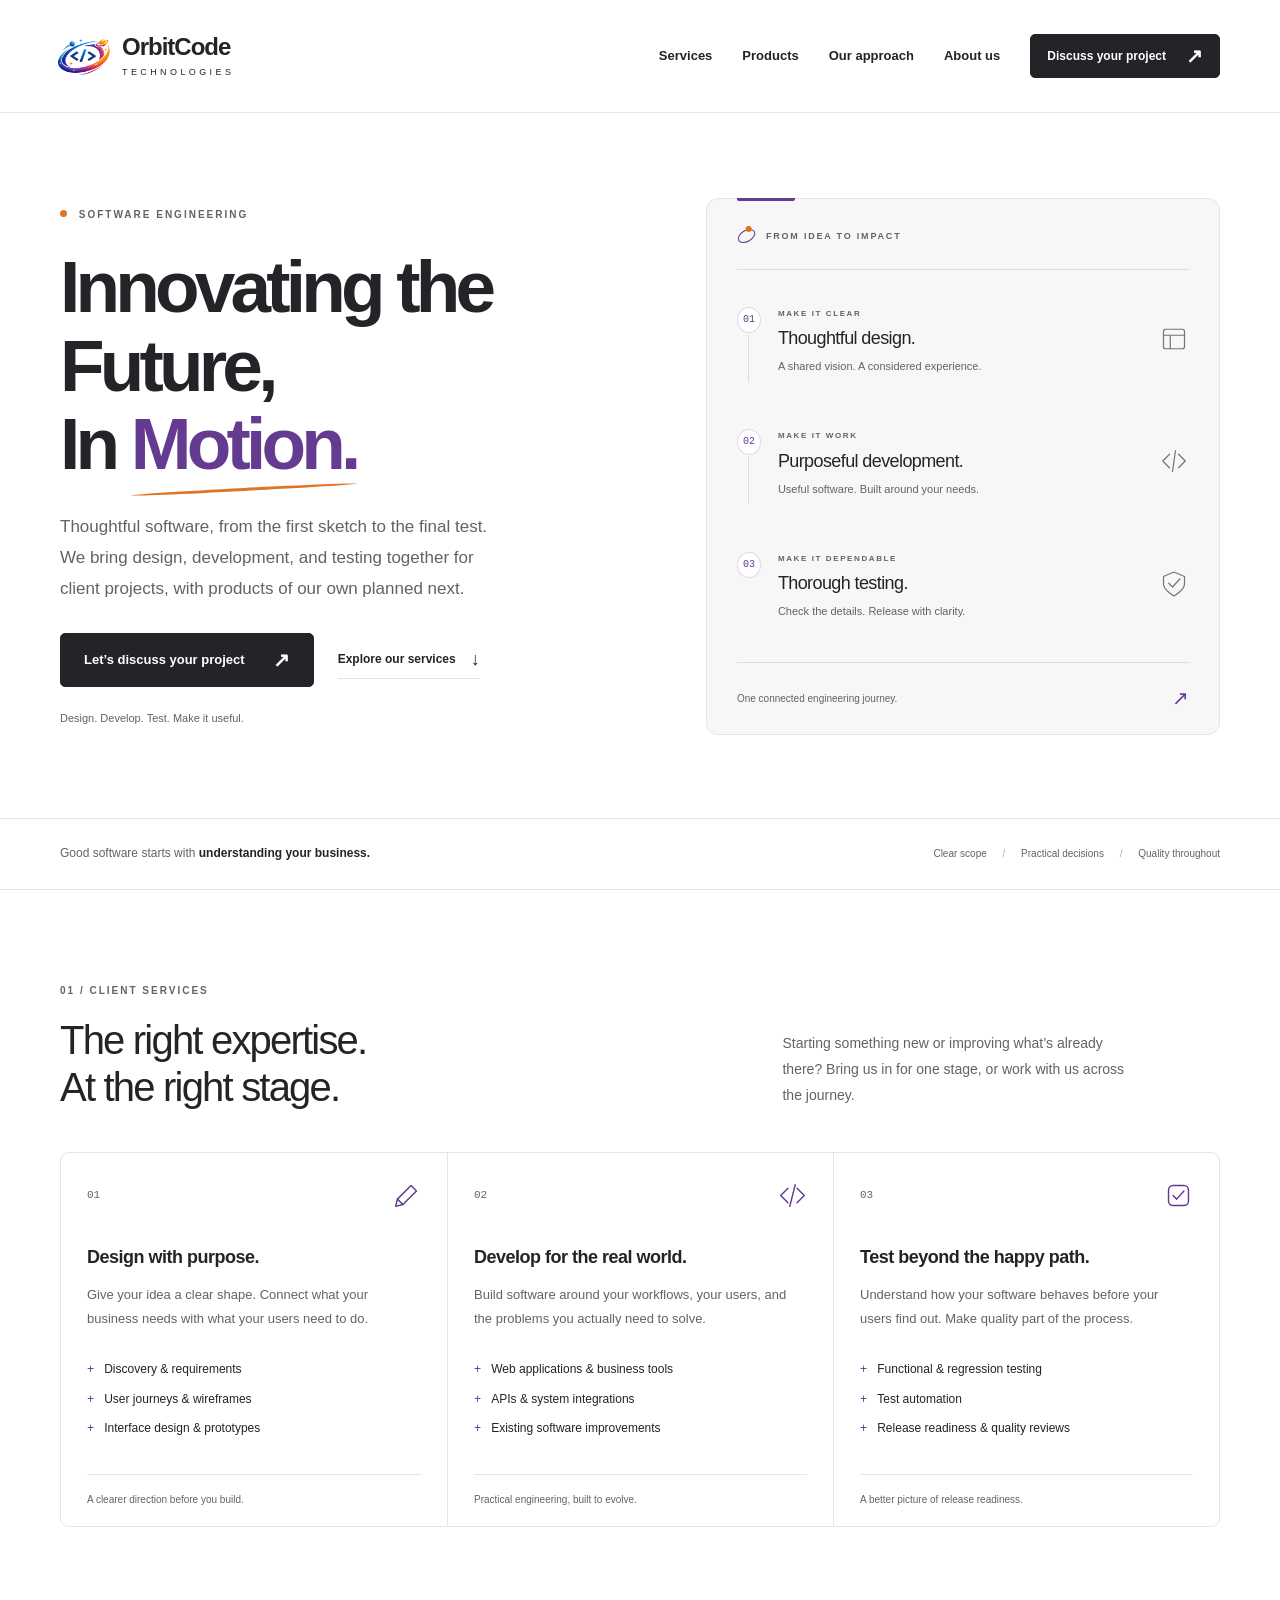
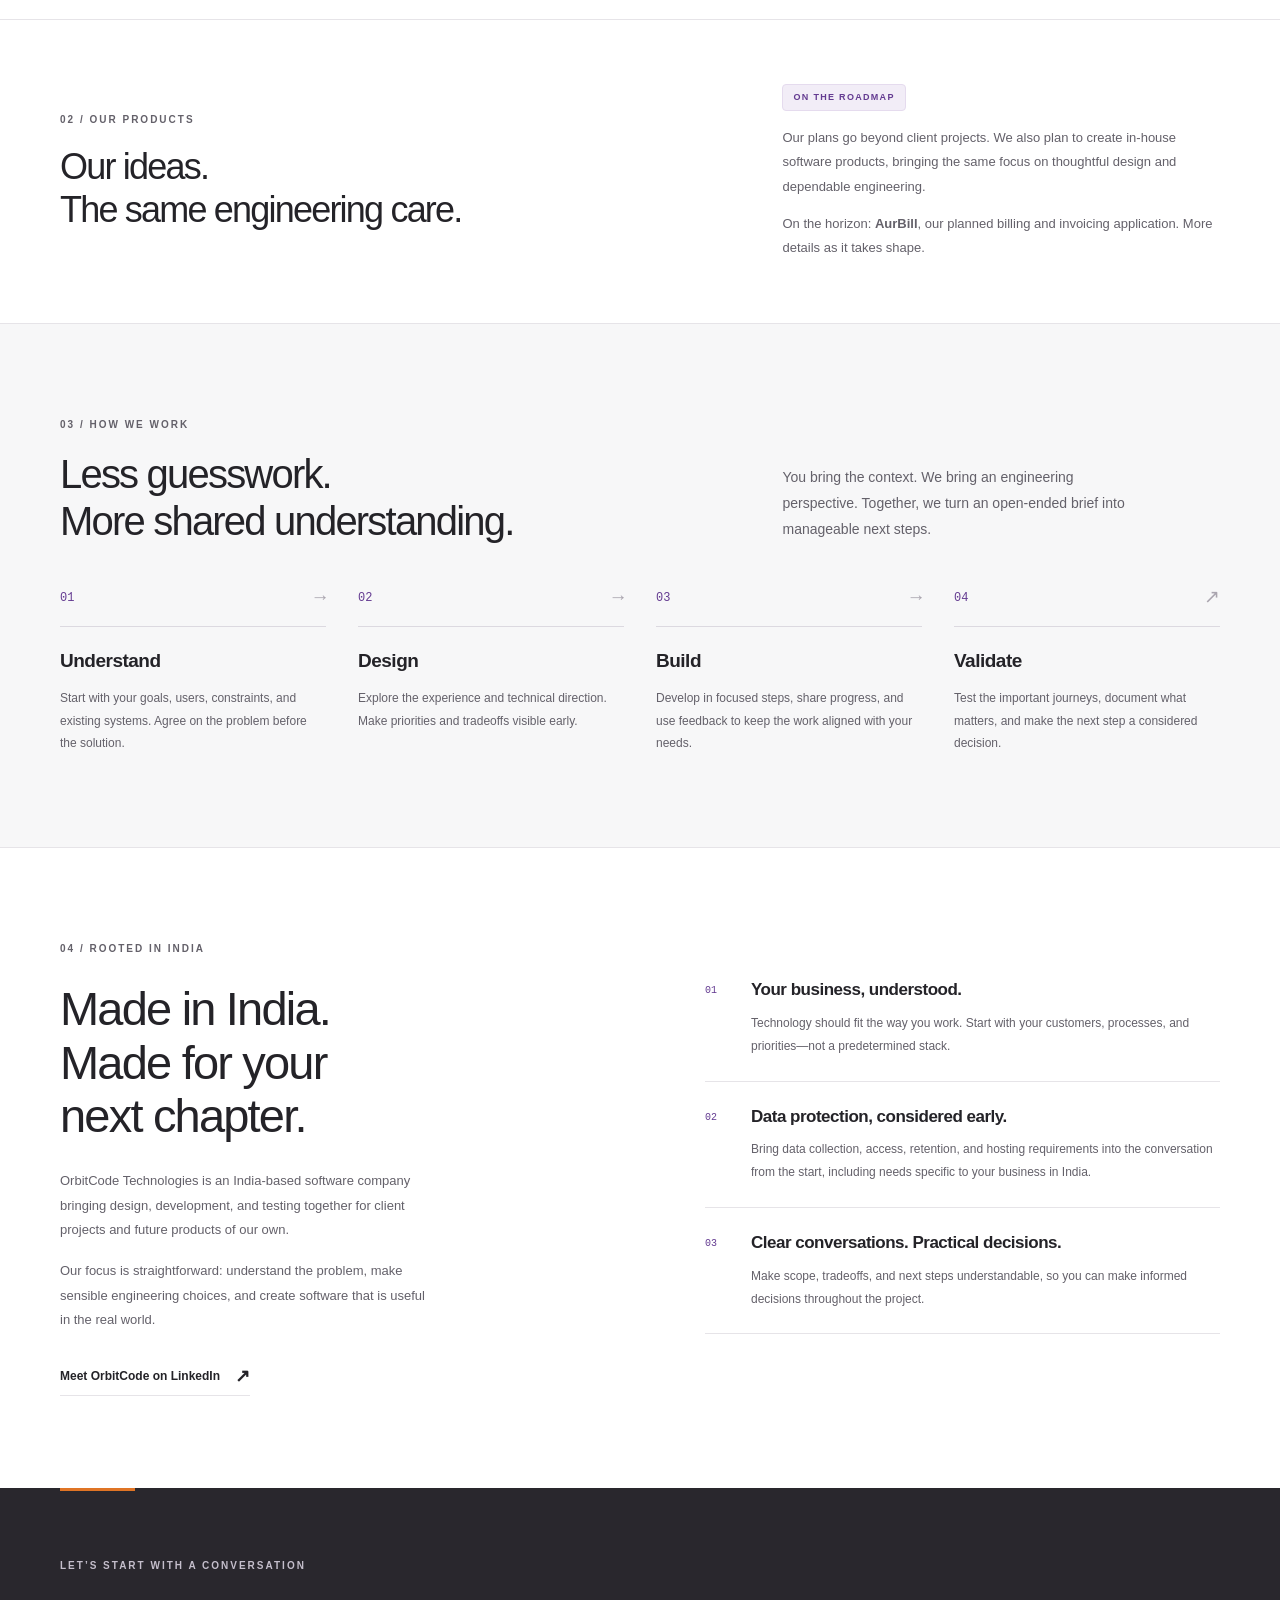
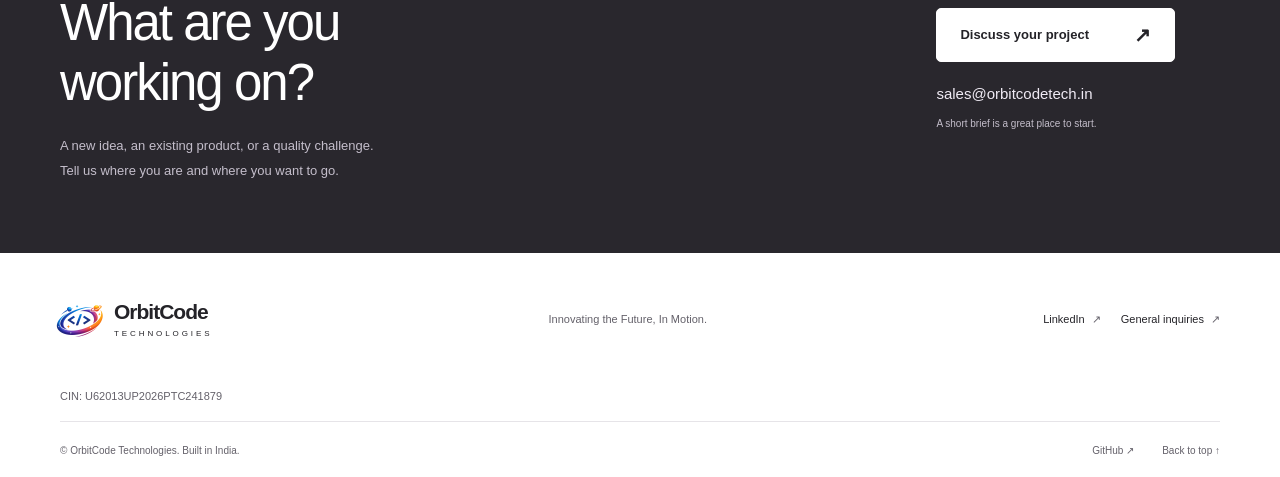
==== commit c49891eb: "Refresh website previews" ====
--- a/public/pr-2/index.html
+++ b/public/pr-2/index.html
@@ -114,7 +114,7 @@
     <section class="products-section" id="products" aria-labelledby="products-title">
       <div class="wrap products-inner">
         <div><p class="eyebrow">02 / OUR PRODUCTS</p><h2 id="products-title">Our ideas.<br>The same engineering care.</h2></div>
-        <div class="products-copy"><span class="product-status">ON THE ROADMAP</span><p>Our plans go beyond client projects. We also plan to create in-house software products, bringing the same focus on thoughtful design and dependable engineering.</p><p>On the horizon: <strong>AurBill</strong>, our planned billing application. More details as it takes shape.</p></div>
+        <div class="products-copy"><span class="product-status">ON THE ROADMAP</span><p>Our plans go beyond client projects. We also plan to create in-house software products, bringing the same focus on thoughtful design and dependable engineering.</p><p>On the horizon: <strong>AurBill</strong>, our planned billing and invoicing application. More details as it takes shape.</p></div>
       </div>
     </section>
 
